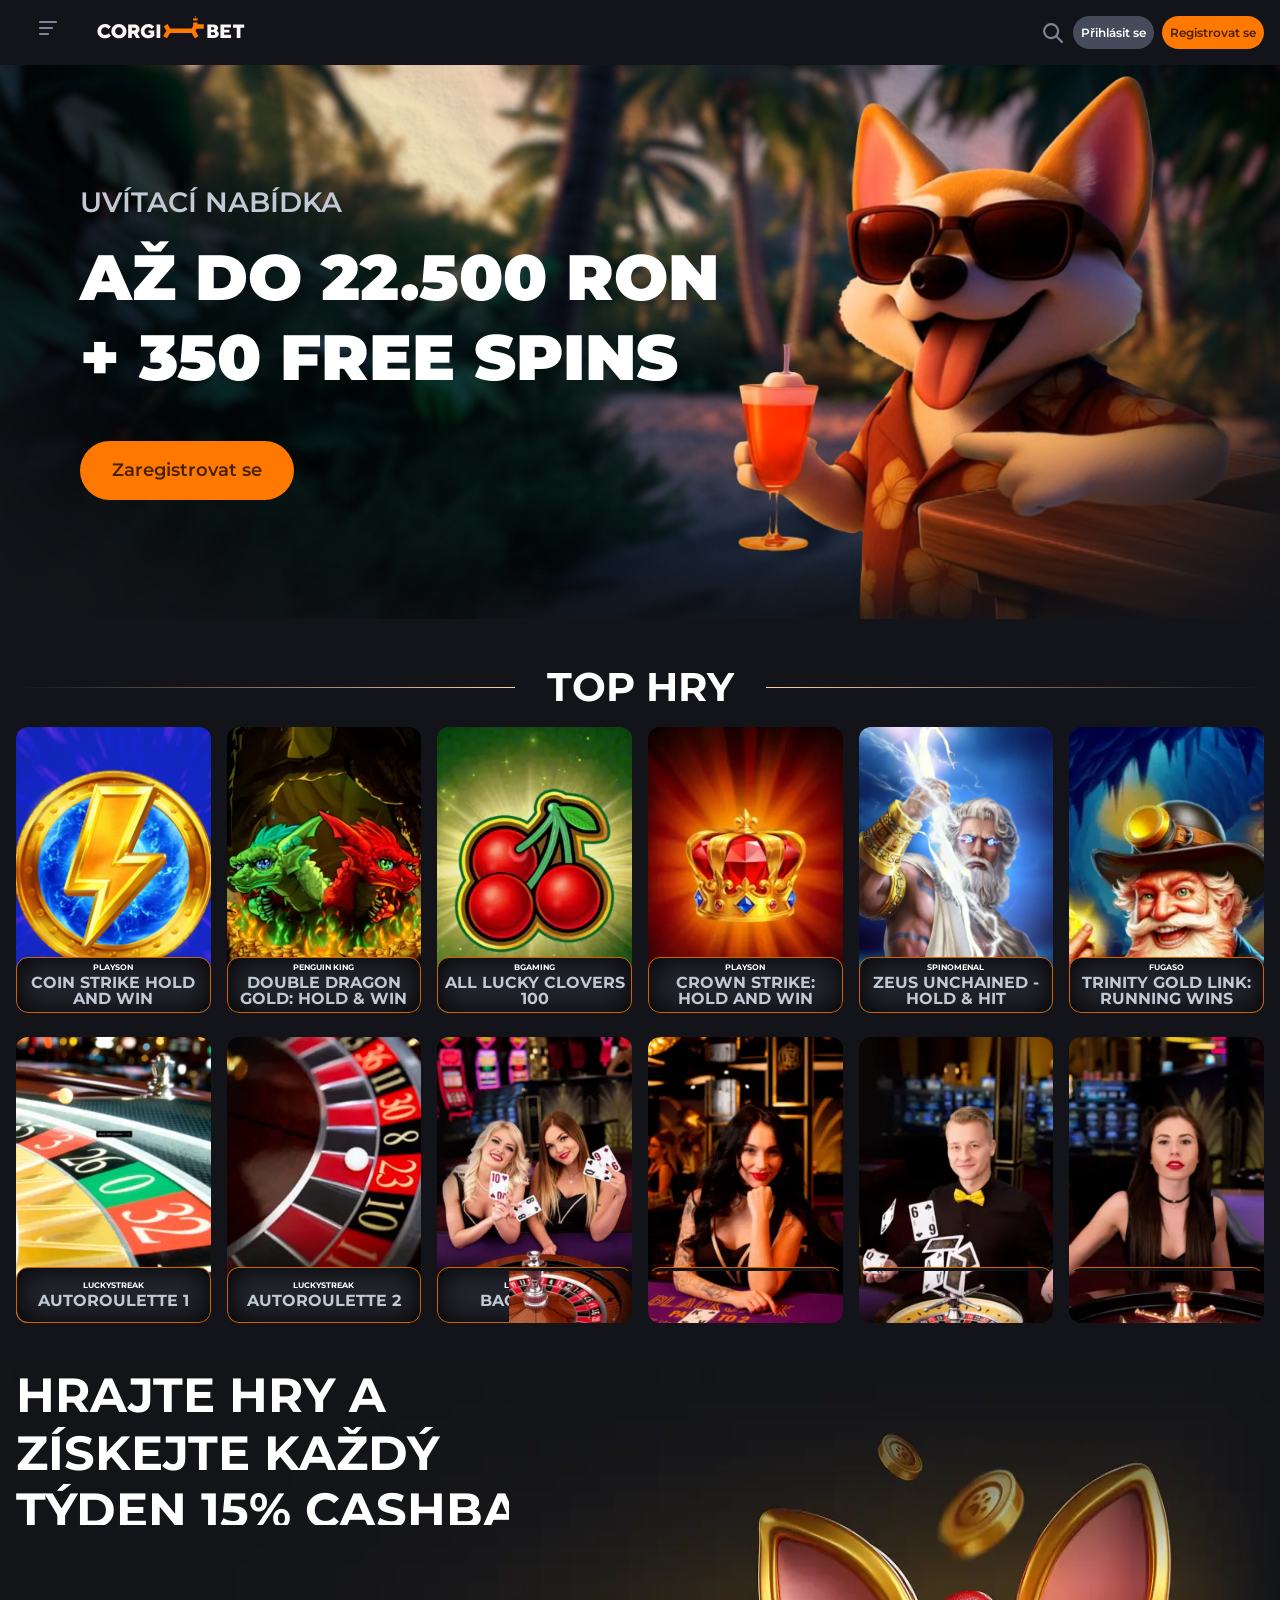
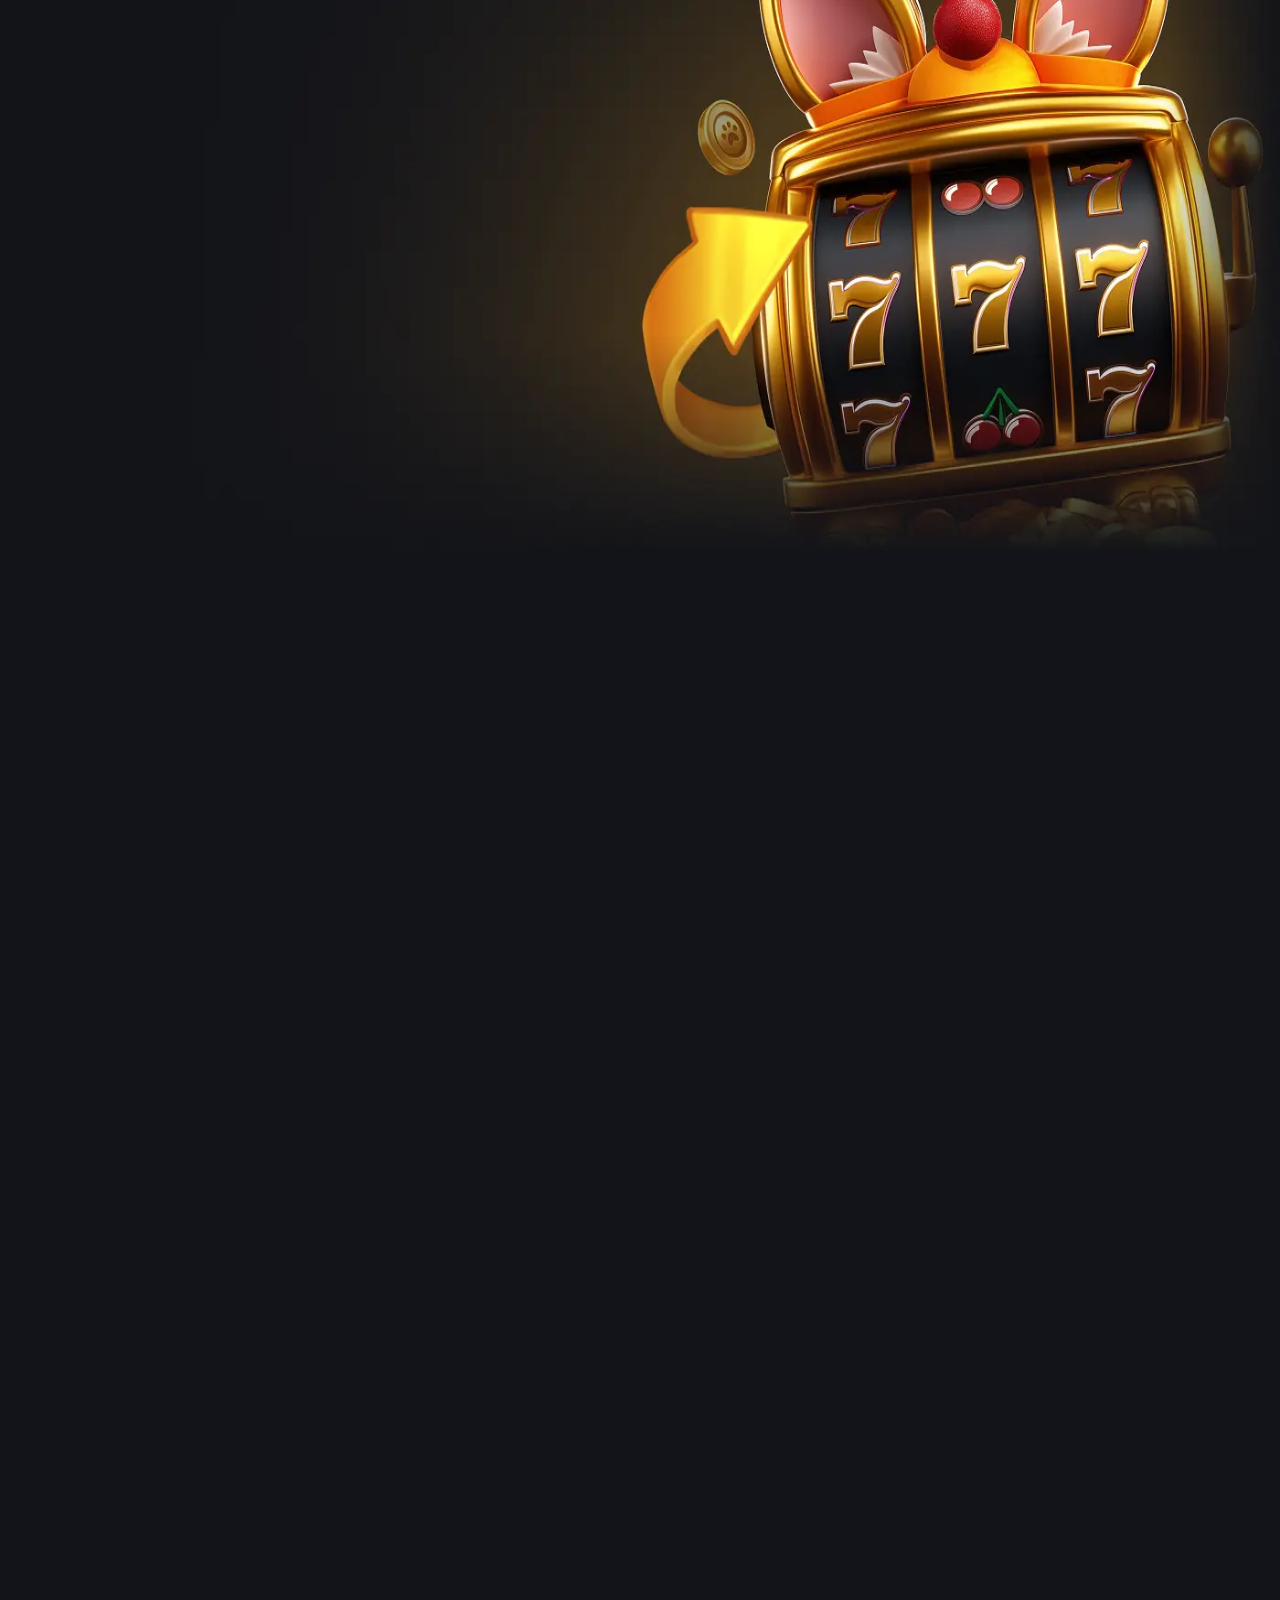
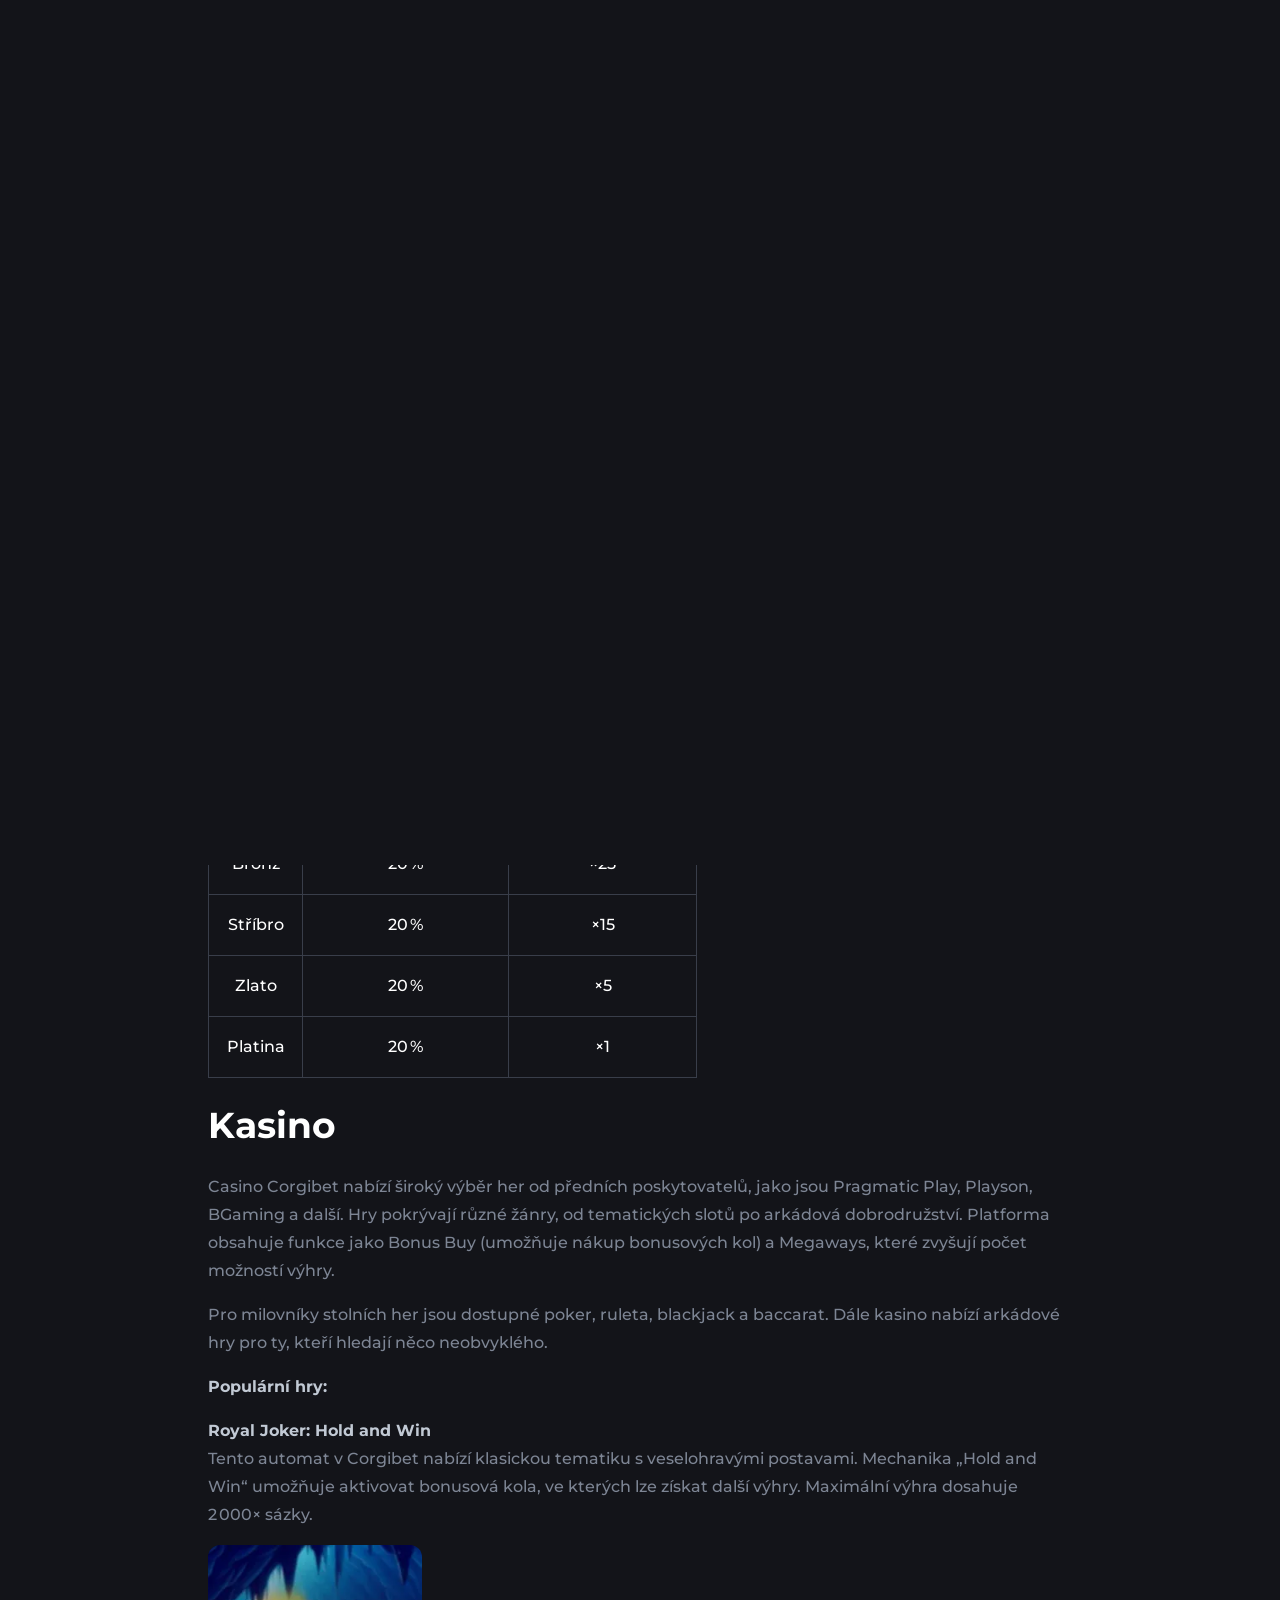
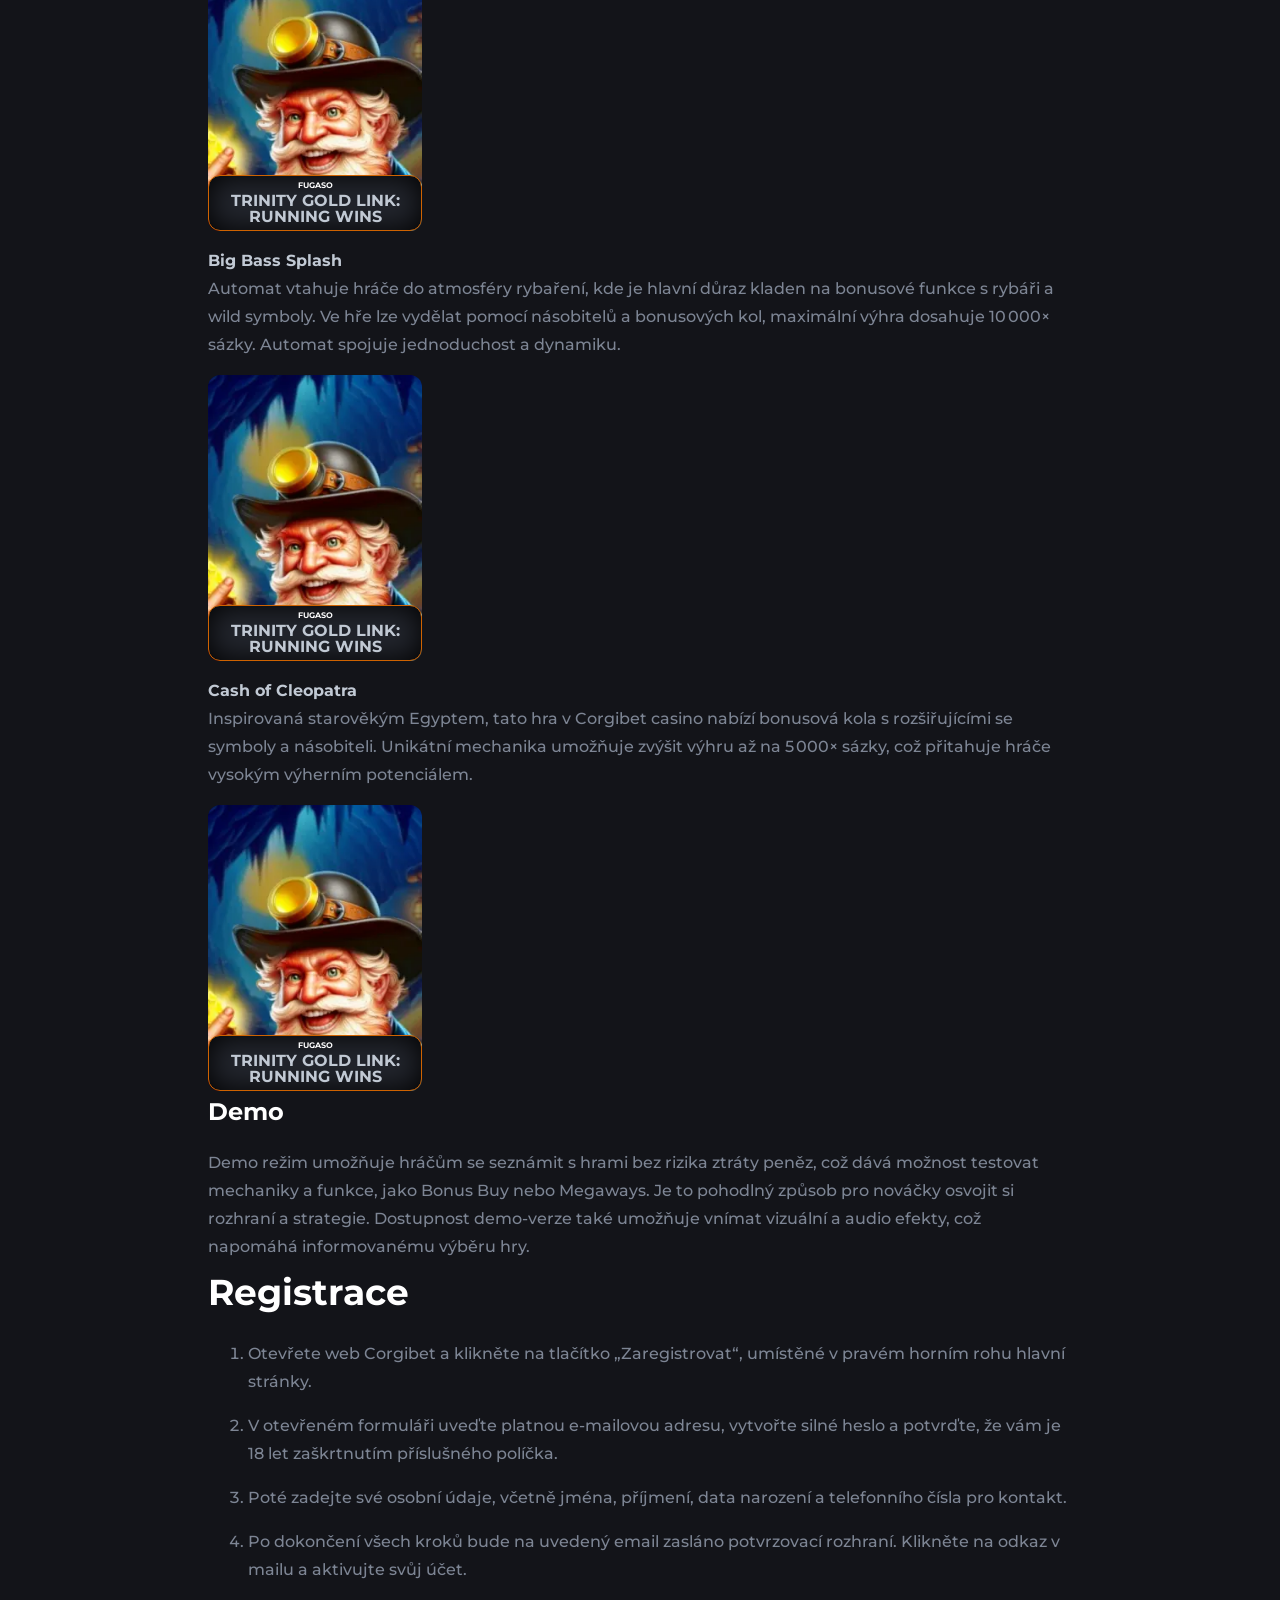
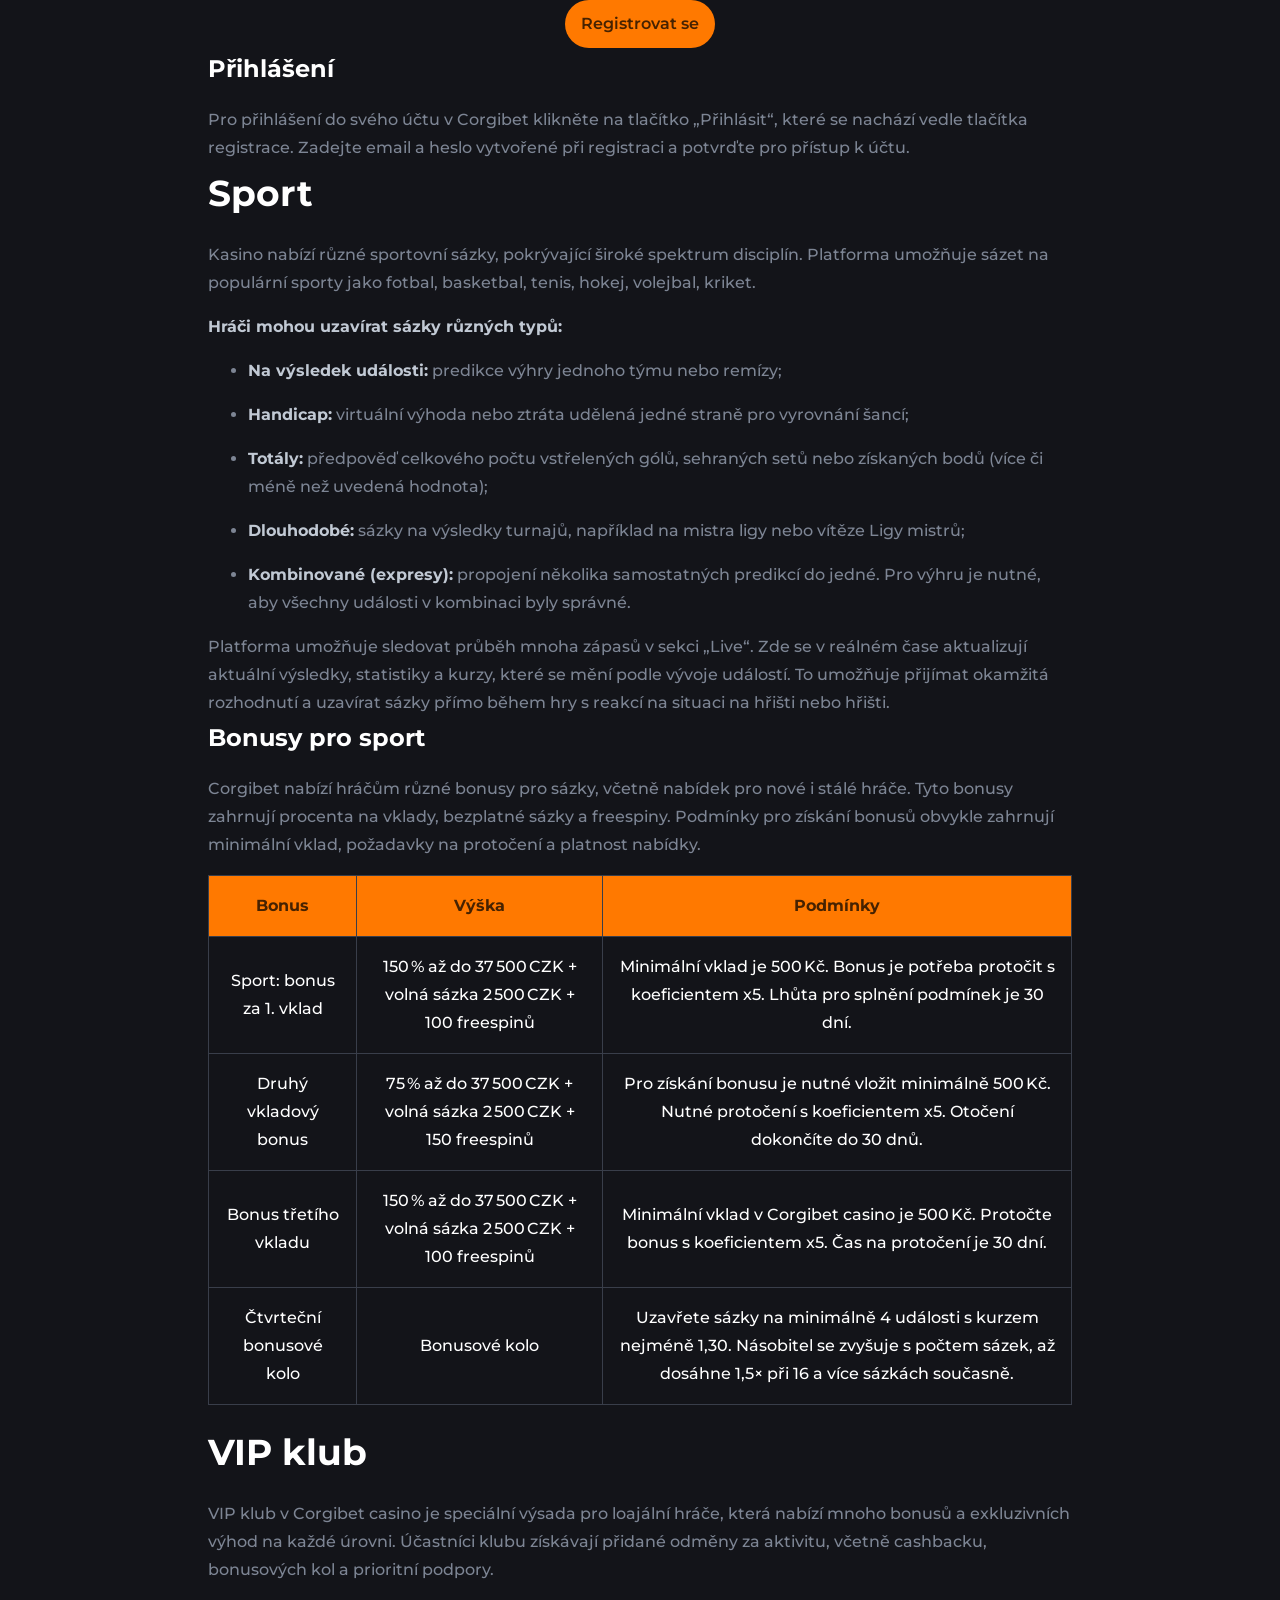
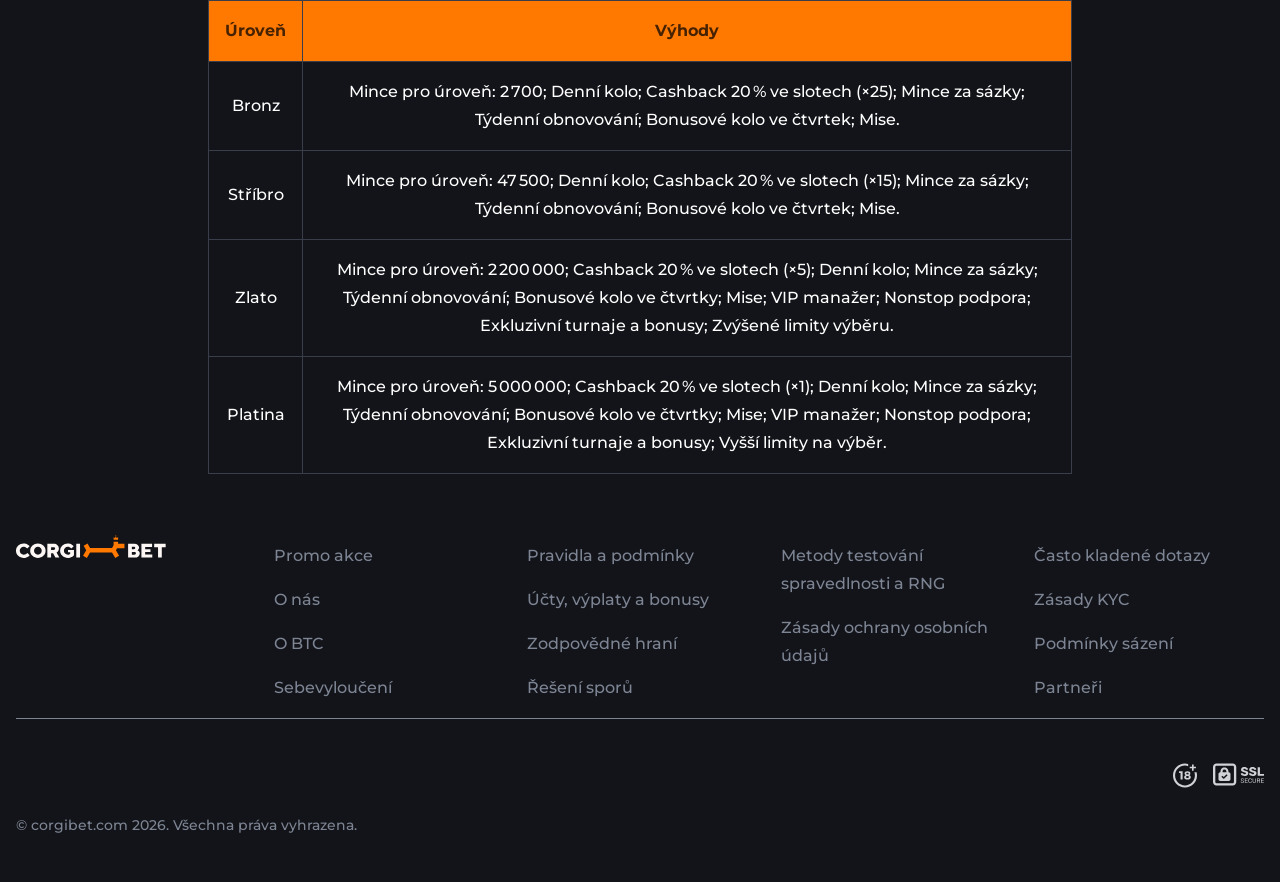
==== cs-CS/index.html @ 29e698b3 "тестовое" ====
<!DOCTYPE html>
<html lang="cs-CS">
<head>
    <meta charset="UTF-8">
    <meta name="viewport" content="width=device-width, initial-scale=1.0">
    <meta name="robots" content="noindex, nofollow">
    <title>Corgibet casino - online kasino pro hráče z Česka</title>
    <meta name="description" content=" Corgibet casino v Česku — automaty, live casino a sport. Uvítací bonus až 37 500 CZK + 100 volných zatočení pro nové hráče.">
    <link rel="shortcut icon" href="../../img/favicon.ico" type="image/x-icon">
    <link rel="stylesheet" href="../css/style.min.css">
    <link rel="preload" href="/fonts/Montserrat-Black.woff2" as="font" type="font/woff2" crossorigin>

</head>
<body>
    <header class="header">
        <div class="header__left">
            <div class="menu">
                <button class="menu__button" aria-label="open menu"  data-open>
                    <svg xmlns="http://www.w3.org/2000/svg" viewBox="0 0 24 24" fill="none" width="24" height="24"><g><path xmlns="http://www.w3.org/2000/svg" d="M20 7H4c-.55 0-1-.45-1-1s.45-1 1-1h16c.55 0 1 .45 1 1s-.45 1-1 1m-7 11c0-.55-.45-1-1-1H4c-.55 0-1 .45-1 1s.45 1 1 1h8c.55 0 1-.45 1-1m4-6c0-.55-.45-1-1-1H4c-.55 0-1 .45-1 1s.45 1 1 1h12c.55 0 1-.45 1-1" fill="currentColor"></path></g></svg>                </button>
                
                <div class="menu__wrapper" menu>
                    <div class="menu__overlay" data-close></div>
                
                    <div class="menu__content">
                    <div class="menu__logo-wrapper">
                    <button class="menu__button menu__button--close" aria-label="close menu" data-close>
                        <svg xmlns="http://www.w3.org/2000/svg" viewBox="0 0 24 24" fill="none" width="24" height="24"><g><path xmlns="http://www.w3.org/2000/svg" d="m4.21 4.387.083-.094a1 1 0 0 1 1.32-.083l.094.083L12 10.585l6.293-6.292a1 1 0 1 1 1.414 1.414L13.415 12l6.292 6.293a1 1 0 0 1 .083 1.32l-.083.094a1 1 0 0 1-1.32.083l-.094-.083L12 13.415l-6.293 6.292a1 1 0 0 1-1.414-1.414L10.585 12 4.293 5.707a1 1 0 0 1-.083-1.32l.083-.094z" fill="currentColor"></path></g></svg>
                    </button>
                    <a href="index.html" aria-label="to main page">
                    <img class="menu__logo" src="../img/logo.svg" alt="corgibet logo" width="150" height="27">
                    </a></div>
                    <div class="menu__inner">
                    <div class="menu__grid">
                        <a href="go" rel="nofollow" class="menu__btn menu__btn--center"><img class="menu__img" src="../img/bonus.webp" alt=""><span>Bonusy</span></a>
                        <a href="go" rel="nofollow" class="menu__btn menu__btn--center"><img class="menu__img" src="../img/imgi_2_missions.webp" alt=""><span>Aktivity</span></a>
                        <a href="go" rel="nofollow" class="menu__btn"><img class="menu__img" src="../img/loyalty.webp" alt=""><span>Věrnost</span></a>
                        <a href="go" rel="nofollow" class="menu__btn"><img class="menu__img" src="../img/wheel.webp" alt=""><span>Kolo</span></a>
                        <a href="go" rel="nofollow" class="menu__btn"><img class="menu__img" src="../img/vipclub.webp" alt=""><span>VIP klub</span></a>
                        <a href="go" rel="nofollow" class="menu__btn"><img class="menu__img" src="../img/promotions.webp" alt=""><span>Promo akce</span></a>
                    </div>
                    <ul class="menu__list accordion">
                        <li class="accordion__item">
                            <button class="accordion__button"><span>Kasino</span>
                                <svg xmlns="http://www.w3.org/2000/svg" viewBox="0 0 24 24" fill="none" width="24" height="24"><g><path xmlns="http://www.w3.org/2000/svg" d="M4.293 8.293a1 1 0 0 1 1.414 0L12 14.586l6.293-6.293a1 1 0 1 1 1.414 1.414l-7 7a1 1 0 0 1-1.414 0l-7-7a1 1 0 0 1 0-1.414" fill="currentColor"></path></g></svg>
                            </button>                            
                            <ul class="accordion__content">
                                <li class="accordion__subitem"><a href="go" rel="nofollow" class="accordion__link">Lobby</a></li>
                                <li class="accordion__subitem"><a href="go" rel="nofollow" class="accordion__link">Nejlepší hry</a></li>
                                <li class="accordion__subitem"><a href="go" rel="nofollow" class="accordion__link">Automaty</a></li>
                                <li class="accordion__subitem"><a href="go" rel="nofollow" class="accordion__link">Nové</a></li>
                                <li class="accordion__subitem"><a href="go" rel="nofollow" class="accordion__link">Okamžitá výhra</a></li>
                                <li class="accordion__subitem"><a href="go" rel="nofollow" class="accordion__link">Originál</a></li>
                                <li class="accordion__subitem"><a href="go" rel="nofollow" class="accordion__link">Koupit bonus</a></li>
                                <li class="accordion__subitem"><a href="go" rel="nofollow" class="accordion__link">Jackpoty</a></li>
                                <li class="accordion__subitem"><a href="go" rel="nofollow" class="accordion__link">Drops&Wins</a></li>
                                <li class="accordion__subitem"><a href="go" rel="nofollow" class="accordion__link">Sázky</a></li>
                            </ul>
                        </li>
                        <li class="accordion__item">
                            <button class="accordion__button"><span>Live kasino</span>
                                <svg xmlns="http://www.w3.org/2000/svg" viewBox="0 0 24 24" fill="none" width="24" height="24"><g><path xmlns="http://www.w3.org/2000/svg" d="M4.293 8.293a1 1 0 0 1 1.414 0L12 14.586l6.293-6.293a1 1 0 1 1 1.414 1.414l-7 7a1 1 0 0 1-1.414 0l-7-7a1 1 0 0 1 0-1.414" fill="currentColor"></path></g></svg></button>                            
                            <ul class="accordion__content">
                                <li class="accordion__subitem"><a href="go" rel="nofollow" class="accordion__link">Živá lobby</a></li>
                                <li class="accordion__subitem"><a href="go" rel="nofollow" class="accordion__link">Nejlepší hry</a></li>
                                <li class="accordion__subitem"><a href="go" rel="nofollow" class="accordion__link">Ruleta</a></li>
                                <li class="accordion__subitem"><a href="go" rel="nofollow" class="accordion__link">Blackjack</a></li>
                                <li class="accordion__subitem"><a href="go" rel="nofollow" class="accordion__link">Game Shows</a></li>
                                <li class="accordion__subitem"><a href="go" rel="nofollow" class="accordion__link">Drops&Wins Live</a></li>
                            </ul>
                        </li>                               
                        <li class="accordion__item">
                            <button class="accordion__button"><span>Sporty</span> <svg xmlns="http://www.w3.org/2000/svg" viewBox="0 0 24 24" fill="none" width="24" height="24"><g><path xmlns="http://www.w3.org/2000/svg" d="M4.293 8.293a1 1 0 0 1 1.414 0L12 14.586l6.293-6.293a1 1 0 1 1 1.414 1.414l-7 7a1 1 0 0 1-1.414 0l-7-7a1 1 0 0 1 0-1.414" fill="currentColor"></path></g></svg></button>                            
                            <ul class="accordion__content">
                                <li class="accordion__subitem"><a href="go" rel="nofollow" class="accordion__link">Centrum nápovědy</a></li>
                                <li class="accordion__subitem"><a href="go" rel="nofollow" class="accordion__link">Basketbal</a></li>
                                <li class="accordion__subitem"><a href="go" rel="nofollow" class="accordion__link">FIFA 24</a></li>
                                <li class="accordion__subitem"><a href="go" rel="nofollow" class="accordion__link">Kriket</a></li>
                                <li class="accordion__subitem"><a href="go" rel="nofollow" class="accordion__link">Tenis</a></li>
                                <li class="accordion__subitem"><a href="go" rel="nofollow" class="accordion__link">Volejbal</a></li>
                            </ul>
                        </li>
                    </ul>
                </div></div>
            </div></div>
            <a href="index.html" aria-label="to main page">
            <picture>
                    <source srcset="../img/22801678486679363.svg" media="(max-width: 1249px)">
                    <img class="header__logo" src="../img/logo.svg" alt="corgibet logo" width="150" height="27">
                </picture>
            </a>
        </div>
            <div class="header__right">
                <a href="go" rel="nofollow" class="header__search" aria-label="search"><svg xmlns="http://www.w3.org/2000/svg" viewBox="0 0 24 24" fill="none" width="24" height="24"><g><path xmlns="http://www.w3.org/2000/svg" d="M10.111 2a8.114 8.114 0 0 1 8.112 8.111c0 1.85-.617 3.558-1.666 4.921l5.127 5.126a1.077 1.077 0 0 1 0 1.525c-.39.39-1.006.422-1.428.087l-.097-.087-5.127-5.126a8.04 8.04 0 0 1-4.92 1.665A8.114 8.114 0 0 1 2 10.112 8.114 8.114 0 0 1 10.111 2m0 2.163a5.945 5.945 0 0 0-5.948 5.948 5.945 5.945 0 0 0 5.948 5.948 5.945 5.945 0 0 0 5.949-5.948 5.945 5.945 0 0 0-5.949-5.948" fill="currentColor"></path></g></svg></a>
                <a href="go" rel="nofollow" class="btn btn--blue">Přihlásit se</a>
                <a href="go" rel="nofollow" class="btn">Registrovat se</a>
            </div>
    </header>
    <main class="main">
        <section class="intro">
            <div class="container">
                <picture>
                    <source srcset="../img/5022257659994272378-mobile.jpg" media="(max-width: 767px)">
                    <img class="intro__img" fetchpriority="high" src="../img/imgi_49_5022245987275843778.jpg" alt="intro banner" width="1368" height="592">
                </picture>
                <div class="intro__text">
                <p class="intro__title">UVÍTACÍ NABÍDKA</p>
                <p class="intro__desc">až do 22.500 RON + 350 Free Spins</p>
                <a href="go" rel="nofollow" class="btn intro__btn">Zaregistrovat se</a></div>
            </div>
        </section>
        <section class="games">
            <div class="container">
                <div class="games__title-wrapper">
                    <div class="games__line"></div>
                    <h2 class="games__title">TOP HRY</h2>
                    <div class="games__line games__line--right"></div>
                </div>
                <div class="games__cards">
                    <div class="games__scroll">
                        <div class="card">
                            <a href="go" rel="nofollow" aria-label="to game">
                            <img src="../img/imgi_4_redgenn.pls_coin_strike_hold_and_win_designed.webp" alt="game" class="card__img" width="214" height="286" loading="lazy" loading="lazy">
                            <div class="card__description">
                                <p class="card__provider">PLAYSON</p>
                                <p class="card__title">COIN STRIKE HOLD AND WIN</p>
                            </div>
                        </div></a>
                        <div class="card">
                            <a href="go" rel="nofollow" aria-label="to game">
                            <img src="../img/imgi_12_penguinking.103123_designed.webp" alt="game" class="card__img" width="214" height="286" loading="lazy" loading="lazy">
                            <div class="card__description">
                                <p class="card__provider">PENGUIN KING</p>
                                <p class="card__title">DOUBLE DRAGON GOLD: HOLD & WIN
                                </p>
                            </div></a>
                        </div>
                        <div class="card">
                            <a href="go" rel="nofollow" aria-label="to game">
                            <img src="../img/imgi_10_softswiss.bgmng-AllLuckyClover100_designed.webp" alt="game" class="card__img" width="214" height="286" loading="lazy" loading="lazy">
                            <div class="card__description">
                                <p class="card__provider">BGAMING</p>
                                <p class="card__title">ALL LUCKY CLOVERS 100
                                </p>
                            </div></a>
                        </div>
                        <div class="card">
                            <a href="go" rel="nofollow" aria-label="to game">
                            <img src="../img/imgi_14_redgenn.pls_crown_strike_hold_and_win_designed.webp" alt="game" class="card__img" width="214" height="286" loading="lazy" loading="lazy">
                            <div class="card__description">
                                <p class="card__provider">PLAYSON</p>
                                <p class="card__title">CROWN STRIKE: HOLD AND WIN
                                </p>
                            </div></a>
                        </div>
                        <div class="card">
                            <a href="go" rel="nofollow" aria-label="to game">
                            <img src="../img/spinomenal.SlotMachine_ZeusUnchainedHoldHit_designed.webp" alt="game" class="card__img" width="214" height="286" loading="lazy" loading="lazy">
                            <div class="card__description">
                                <p class="card__provider">SPINOMENAL</p>
                                <p class="card__title">ZEUS UNCHAINED - HOLD & HIT
                                </p>
                            </div></a>
                        </div>
                        <div class="card">
                            <a href="go" rel="nofollow" aria-label="to game">
                            <img src="../img/imgi_14_softswiss.fugaso-TrinityGoldLinkRunningWins_designed.webp" alt="game" class="card__img" width="214" height="286" loading="lazy">
                            <div class="card__description">
                                <p class="card__provider">FUGASO</p>
                                <p class="card__title">TRINITY GOLD LINK: RUNNING WINS
                                </p>
                            </div></a>
                        </div>
                        <div class="card">
                            <a href="go" rel="nofollow" aria-label="to game">
                            <img src="../img/imgi_16_softswiss.luckystreak-AutoRoulette1_designed.webp" alt="game" class="card__img" width="214" height="286" loading="lazy">
                            <div class="card__description">
                                <p class="card__provider">LUCKYSTREAK
                                </p>
                                <p class="card__title">AUTOROULETTE 1
                                </p>
                            </div></a>
                        </div>
                        <div class="card">
                            <a href="go" rel="nofollow" aria-label="to game">
                            <img src="../img/imgi_18_softswiss.luckystreak-Autoroulette2_designed.webp" alt="game" class="card__img" width="214" height="286" loading="lazy">
                            <div class="card__description">
                                <p class="card__provider">LUCKYSTREAK</p>
                                <p class="card__title">AUTOROULETTE 2</p>
                            </div></a>
                        </div>
                        <div class="card">
                            <a href="go" rel="nofollow" aria-label="to game">
                            <img src="../img/imgi_20_softswiss.luckystreak-Baccarat4_designed.webp" alt="game" class="card__img" width="214" height="286" loading="lazy">
                            <div class="card__description">
                                <p class="card__provider">LUCKYSTREAK</p>
                                <p class="card__title">BACCARAT 4</p>
                            </div></a>
                        </div>
                        <div class="card">
                            <a href="go" rel="nofollow" aria-label="to game">
                            <img src="../img/imgi_22_softswiss.luckystreak-Blackjack16_designed.webp" alt="game" class="card__img" width="214" height="286" loading="lazy">
                            <div class="card__description">
                                <p class="card__provider">LUCKYSTREAK</p>
                                <p class="card__title">BACCARAT 16</p>
                            </div></a>
                        </div>
                        <div class="card">
                            <a href="go" rel="nofollow" aria-label="to game">
                            <img src="../img/imgi_24_softswiss.luckystreak-Blackjack7_designed.webp" alt="game" class="card__img" width="214" height="286" loading="lazy">
                            <div class="card__description">
                                <p class="card__provider">LUCKYSTREAK</p>
                                <p class="card__title">BACCARAT 7</p>
                            </div></a>
                        </div>
                        <div class="card">
                            <a href="go" rel="nofollow" aria-label="to game">
                            <img src="../img/imgi_26_softswiss.luckystreak-Blackjack8_designed.webp" alt="game" class="card__img" width="214" height="286" loading="lazy">
                            <div class="card__description">
                                <p class="card__provider">LUCKYSTREAK</p>
                                <p class="card__title">BACCARAT 8</p>
                            </div></a>
                        </div>
                    </div>
                </div>
            </div>
        </section>
        <section class="banner">
            <div class="container">
                <div class="banner__content">
                    <h3 class="banner__title">HRAJTE HRY A ZÍSKEJTE KAŽDÝ TÝDEN 15% CASHBACK!</h3>
                    <p class="banner__text">Procento Cashback závisí na výši vašeho vkladu a ztrátách za předchozí týden</p>
                    <div class="banner__bar">
                        <span class="banner__cashback-desc">Týdenní cashback</span>
                        <span class="banner__cashback">15%</span>
</div>
                </div>
                <picture>
                    <source srcset="../img/banner-mobile.png" media="(max-width: 1249px)">
                    <img src="../img/imgi_25_banner-desktop.webp" alt="banner" class="banner__img" loading="lazy" width="1368" height="784">
                </picture>
            </div>
        </section>
        <section class="seo-content">
            <div class="container seo-content__container">            
                <h1>Corgibet casino</h1>
<p>Corgibet casino bylo založeno v roce 2025 a funguje pod licencí vydanou v Anjouanu, což zaručuje vysokou úroveň bezpečnosti. Platforma podporuje několik jazyků, včetně angličtiny, němčiny, francouzštiny, polštiny, češtiny, španělštiny a italštiny. Zákaznická podpora je k dispozici prostřednictvím chatu a e‑mailu, což zajišťuje rychlé řešení otázek.</p>
<p>Design webu je proveden v tmavých tónech s oranžovými akcenty na tlačítkách. Hlavní postavou platformy je corgi, který slouží jako výrazný symbol značky.</p>
<div class="table-wrap"><table>
<thead>
<tr>
<th>Parametr</th>
<th>Detaily</th>
</tr>
</thead>
<tbody>
<tr>
<td><strong>Licence</strong></td>
<td>Anjouan Gaming</td>
</tr>
<tr>
<td><strong>Casino sekce</strong></td>
<td>Live‑casino, sloty, crash hry, stolní hry, jackpoty, sport, virtuální sport a další</td>
</tr>
<tr>
<td><strong>Uvítací bonus</strong></td>
<td>150 % na první vklad až do 37 500 CZK + 100 free spinů</td>
</tr>
<tr>
<td><strong>Měny v Corgibet</strong></td>
<td>EUR, PLN, NOK, AUD, CAD, CHF, CZK, HUF, NZD, USD</td>
</tr>
<tr>
<td><strong>Platební metody</strong></td>
<td>Visa, Google Pay, Revolut, Crypto</td>
</tr>
<tr>
<td><strong>Počet poskytovatelů</strong></td>
<td>60</td>
</tr>
<tr>
<td><strong>Počet her</strong></td>
<td>Více než 6 000</td>
</tr>
</tbody>
</table></div>
<h2>Bonusy</h2>
<p>V casino Corgibet se nabízí různorodé bonusy, které pomáhají zvýšit šance na výhru a získat další výhody. Všechny bonusy mají stanovené podmínky získání a protočení, které je důležité zvážit před aktivací.</p>
<div class="table-wrap"><table>
<thead>
<tr>
<th>Bonus</th>
<th>Velikost</th>
<th>Podmínky získání</th>
</tr>
</thead>
<tbody>
<tr>
<td><strong>Bonus prvního vkladu</strong></td>
<td>150 % až do 37 500 CZK + 100 free spinů</td>
<td>Pro aktivaci je nutné vložit minimální vklad 500 CZK. Wager pro bonusové prostředky je ×35. Bonus je platný 10 dnů od aktivace.</td>
</tr>
<tr>
<td><strong>Druhý vkladový bonus</strong></td>
<td>75 % až do 37 500 CZK + 150 free spinů</td>
<td>Pro získání bonusu je potřeba vklad minimálně 500 CZK. Wager bonusu je ×35. Bonus je platný 10 dnů od vkladu.</td>
</tr>
<tr>
<td><strong>Bonus třetího vkladu</strong></td>
<td>150 % až do 37 500 CZK + 100 free spinů</td>
<td>Pro aktivaci vložte vklad minimálně 500 CZK. Wager pro bonus je ×35. Bonus lze využít po dobu 10 dnů od získání.</td>
</tr>
<tr>
<td><strong>Nedělní dobití</strong></td>
<td>50 % až do 3 750 CZK</td>
<td>Zadejte promo kód <strong>FORTUNE</strong> při vkladu minimálně 500 CZK.</td>
</tr>
<tr>
<td><strong>Odběr spins</strong></td>
<td>900 free spinů</td>
<td>Přihlaste se k akci a během následujících 30 dnů obdržíte 30 free spinů denně. To vám umožní vyzkoušet různé sloty a zvýšit šanci na výhru.</td>
</tr>
</tbody>
</table></div>
<h3>Cashback</h3>
<p>Corgibet casino poskytuje svým hráčům možnost získávat týdenní cashback až 20 %. Tento bonusový program pomáhá kompenzovat ztráty a činí každou hru výhodnější. V závislosti na uživatelské úrovni je cashback přiznáván s různými koeficienty, což umožňuje zvýšit návratnost prostředků podle aktivity na platformě.</p>
<div class="table-wrap"><table>
<thead>
<tr>
<th>Úroveň</th>
<th>Cashback ve slotech</th>
<th>Koeficient (wager)</th>
</tr>
</thead>
<tbody>
<tr>
<td>Bronz</td>
<td>20 %</td>
<td>×25</td>
</tr>
<tr>
<td>Stříbro</td>
<td>20 %</td>
<td>×15</td>
</tr>
<tr>
<td>Zlato</td>
<td>20 %</td>
<td>×5</td>
</tr>
<tr>
<td>Platina</td>
<td>20 %</td>
<td>×1</td>
</tr>
</tbody>
</table></div>
<h2>Kasino</h2>
<p>Casino Corgibet nabízí široký výběr her od předních poskytovatelů, jako jsou Pragmatic Play, Playson, BGaming a další. Hry pokrývají různé žánry, od tematických slotů po arkádová dobrodružství. Platforma obsahuje funkce jako Bonus Buy (umožňuje nákup bonusových kol) a Megaways, které zvyšují počet možností výhry.</p>
<p>Pro milovníky stolních her jsou dostupné poker, ruleta, blackjack a baccarat. Dále kasino nabízí arkádové hry pro ty, kteří hledají něco neobvyklého.</p>
<p><strong>Populární hry:</strong></p>
<p><strong>Royal Joker: Hold and Win</strong><br>
Tento automat v Corgibet nabízí klasickou tematiku s veselohravými postavami. Mechanika „Hold and Win“ umožňuje aktivovat bonusová kola, ve kterých lze získat další výhry. Maximální výhra dosahuje 2 000× sázky.</p>
<div class="card">
    <a href="go" rel="nofollow" aria-label="to game">
    <img src="../img/imgi_14_softswiss.fugaso-TrinityGoldLinkRunningWins_designed.webp" alt="game" class="card__img" width="214" height="286" loading="lazy">
    <div class="card__description">
        <p class="card__provider">FUGASO</p>
        <p class="card__title">TRINITY GOLD LINK: RUNNING WINS
        </p>
    </div></a>
</div>
<p><strong>Big Bass Splash</strong><br>
Automat vtahuje hráče do atmosféry rybaření, kde je hlavní důraz kladen na bonusové funkce s rybáři a wild symboly. Ve hře lze vydělat pomocí násobitelů a bonusových kol, maximální výhra dosahuje 10 000× sázky. Automat spojuje jednoduchost a dynamiku.</p>
<div class="card">
    <a href="go" rel="nofollow" aria-label="to game">
    <img src="../img/imgi_14_softswiss.fugaso-TrinityGoldLinkRunningWins_designed.webp" alt="game" class="card__img" width="214" height="286" loading="lazy">
    <div class="card__description">
        <p class="card__provider">FUGASO</p>
        <p class="card__title">TRINITY GOLD LINK: RUNNING WINS
        </p>
    </div></a>
</div>
<p><strong>Cash of Cleopatra</strong><br>
Inspirovaná starověkým Egyptem, tato hra v Corgibet casino nabízí bonusová kola s rozšiřujícími se symboly a násobiteli. Unikátní mechanika umožňuje zvýšit výhru až na 5 000× sázky, což přitahuje hráče vysokým výherním potenciálem.</p>
<div class="card">
    <a href="go" rel="nofollow" aria-label="to game">
    <img src="../img/imgi_14_softswiss.fugaso-TrinityGoldLinkRunningWins_designed.webp" alt="game" class="card__img" width="214" height="286" loading="lazy">
    <div class="card__description">
        <p class="card__provider">FUGASO</p>
        <p class="card__title">TRINITY GOLD LINK: RUNNING WINS
        </p>
    </div></a>
</div>
<h3>Demo</h3>
<p>Demo režim umožňuje hráčům se seznámit s hrami bez rizika ztráty peněz, což dává možnost testovat mechaniky a funkce, jako Bonus Buy nebo Megaways. Je to pohodlný způsob pro nováčky osvojit si rozhraní a strategie. Dostupnost demo‑verze také umožňuje vnímat vizuální a audio efekty, což napomáhá informovanému výběru hry.</p>
<h2>Registrace</h2>
<ol>
<li>
<p>Otevřete web Corgibet a klikněte na tlačítko „Zaregistrovat“, umístěné v pravém horním rohu hlavní stránky.</p>
</li>
<li>
<p>V otevřeném formuláři uveďte platnou e‑mailovou adresu, vytvořte silné heslo a potvrďte, že vám je 18 let zaškrtnutím příslušného políčka.</p>
</li>
<li>
<p>Poté zadejte své osobní údaje, včetně jména, příjmení, data narození a telefonního čísla pro kontakt.</p>
</li>
<li>
<p>Po dokončení všech kroků bude na uvedený email zasláno potvrzovací rozhraní. Klikněte na odkaz v mailu a aktivujte svůj účet.</p>

</li>
</ol>
<a class="btn" href="go">Registrovat se</a>
<h3>Přihlášení</h3>
<p>Pro přihlášení do svého účtu v Corgibet klikněte na tlačítko „Přihlásit“, které se nachází vedle tlačítka registrace. Zadejte email a heslo vytvořené při registraci a potvrďte pro přístup k účtu.</p>
<h2>Sport</h2>
<p>Kasino nabízí různé sportovní sázky, pokrývající široké spektrum disciplín. Platforma umožňuje sázet na populární sporty jako fotbal, basketbal, tenis, hokej, volejbal, kriket.</p>
<p><strong>Hráči mohou uzavírat sázky různých typů:</strong></p>
<ul>
<li><strong>Na výsledek události:</strong> predikce výhry jednoho týmu nebo remízy;</li>
<li><strong>Handicap:</strong> virtuální výhoda nebo ztráta udělená jedné straně pro vyrovnání šancí;</li>
<li><strong>Totály:</strong> předpověď celkového počtu vstřelených gólů, sehraných setů nebo získaných bodů (více či méně než uvedená hodnota);</li>
<li><strong>Dlouhodobé:</strong> sázky na výsledky turnajů, například na mistra ligy nebo vítěze Ligy mistrů;</li>
<li><strong>Kombinované (expresy):</strong> propojení několika samostatných predikcí do jedné. Pro výhru je nutné, aby všechny události v kombinaci byly správné.</li>
</ul>
<p>Platforma umožňuje sledovat průběh mnoha zápasů v sekci „Live“. Zde se v reálném čase aktualizují aktuální výsledky, statistiky a kurzy, které se mění podle vývoje událostí. To umožňuje přijímat okamžitá rozhodnutí a uzavírat sázky přímo během hry s reakcí na situaci na hřišti nebo hřišti.</p>
<h3>Bonusy pro sport</h3>
<p>Corgibet nabízí hráčům různé bonusy pro sázky, včetně nabídek pro nové i stálé hráče. Tyto bonusy zahrnují procenta na vklady, bezplatné sázky a freespiny. Podmínky pro získání bonusů obvykle zahrnují minimální vklad, požadavky na protočení a platnost nabídky.</p>
<div class="table-wrap"><table>
<thead>
<tr>
<th>Bonus</th>
<th>Výška</th>
<th>Podmínky</th>
</tr>
</thead>
<tbody>
<tr>
<td>Sport: bonus za 1. vklad</td>
<td>150 % až do 37 500 CZK + volná sázka 2 500 CZK + 100 freespinů</td>
<td>Minimální vklad je 500 Kč. Bonus je potřeba protočit s koeficientem x5. Lhůta pro splnění podmínek je 30 dní.</td>
</tr>
<tr>
<td>Druhý vkladový bonus</td>
<td>75 % až do 37 500 CZK + volná sázka 2 500 CZK + 150 freespinů</td>
<td>Pro získání bonusu je nutné vložit minimálně 500 Kč. Nutné protočení s koeficientem x5. Otočení dokončíte do 30 dnů.</td>
</tr>
<tr>
<td>Bonus třetího vkladu</td>
<td>150 % až do 37 500 CZK + volná sázka 2 500 CZK + 100 freespinů</td>
<td>Minimální vklad v Corgibet casino je 500 Kč. Protočte bonus s koeficientem x5. Čas na protočení je 30 dní.</td>
</tr>
<tr>
<td>Čtvrteční bonusové kolo</td>
<td>Bonusové kolo</td>
<td>Uzavřete sázky na minimálně 4 události s kurzem nejméně 1,30. Násobitel se zvyšuje s počtem sázek, až dosáhne 1,5× při 16 a více sázkách současně.</td>
</tr>
</tbody>
</table></div>
<h2>VIP klub</h2>
<p>VIP klub v Corgibet casino je speciální výsada pro loajální hráče, která nabízí mnoho bonusů a exkluzivních výhod na každé úrovni. Účastníci klubu získávají přidané odměny za aktivitu, včetně cashbacku, bonusových kol a prioritní podpory.</p>
<div class="table-wrap"><table>
<thead>
<tr>
<th>Úroveň</th>
<th>Výhody</th>
</tr>
</thead>
<tbody>
<tr>
<td>Bronz</td>
<td>Mince pro úroveň: 2 700; Denní kolo; Cashback 20 % ve slotech (×25); Mince za sázky; Týdenní obnovování; Bonusové kolo ve čtvrtek; Mise.</td>
</tr>
<tr>
<td>Stříbro</td>
<td>Mince pro úroveň: 47 500; Denní kolo; Cashback 20 % ve slotech (×15); Mince za sázky; Týdenní obnovování; Bonusové kolo ve čtvrtek; Mise.</td>
</tr>
<tr>
<td>Zlato</td>
<td>Mince pro úroveň: 2 200 000; Cashback 20 % ve slotech (×5); Denní kolo; Mince za sázky; Týdenní obnovování; Bonusové kolo ve čtvrtky; Mise; VIP manažer; Nonstop podpora; Exkluzivní turnaje a bonusy; Zvýšené limity výběru.</td>
</tr>
<tr>
<td>Platina</td>
<td>Mince pro úroveň: 5 000 000; Cashback 20 % ve slotech (×1); Denní kolo; Mince za sázky; Týdenní obnovování; Bonusové kolo ve čtvrtky; Mise; VIP manažer; Nonstop podpora; Exkluzivní turnaje a bonusy; Vyšší limity na výběr.</td>
</tr>
</tbody>
</table></div> </div> 
    </section>
    </main>
    <footer class="footer">
        <div class="footer__container container">
            <div class="footer__top">
            <a href="index.html" aria-label="to main page">
                <picture>
                <source srcset="../img/22801678486679363.svg" media="(max-width: 767px)">
                <img src="../img/logo.svg" class="footer__logo" alt="Corgibet logo"></picture>
            </a>
            <ul class="footer__nav">
                <li class="footer__link"><a href="go" rel="nofollow">Promo akce</a></li>
                <li class="footer__link"><a href="go" rel="nofollow">O nás</a></li>
                <li class="footer__link"><a href="go" rel="nofollow">O BTC</a></li>
                <li class="footer__link"><a href="go" rel="nofollow">Sebevyloučení</a></li>
                <li class="footer__link"><a href="go" rel="nofollow">Pravidla a podmínky</a></li>
                <li class="footer__link"><a href="go" rel="nofollow">Účty, výplaty a bonusy</a></li>
                <li class="footer__link"><a href="go" rel="nofollow">Zodpovědné hraní</a></li>
                <li class="footer__link"><a href="go" rel="nofollow">Řešení sporů</a></li>
                <li class="footer__link"><a href="go" rel="nofollow">Metody testování spravedlnosti a RNG</a></li>
                <li class="footer__link"><a href="go" rel="nofollow">Zásady ochrany osobních údajů</a></li>
                <li class="footer__link"><a href="go" rel="nofollow">Často kladené dotazy</a></li>
                <li class="footer__link"><a href="go" rel="nofollow">Zásady KYC</a></li>
                <li class="footer__link"><a href="go" rel="nofollow">Podmínky sázení</a></li>
                <li class="footer__link"><a href="go" rel="nofollow">Partneři</a></li>
            </ul>
        </div>
        <hr class="footer__line">
        <div class="footer__icons">
            <span class="footer__icon"><svg xmlns="http://www.w3.org/2000/svg" width="24" height="25" fill="none">
  <g fill="#D0D2D7">
    <path d="M21.373 9.325c.345 1.02.52 2.087.52 3.175 0 5.455-4.438 9.893-9.893 9.893-5.455 0-9.894-4.438-9.894-9.893 0-5.455 4.439-9.894 9.894-9.894 1.088 0 2.155.176 3.175.521V.926A11.987 11.987 0 0 0 12 .5C5.383.5 0 5.883 0 12.5s5.383 12 12 12 12-5.383 12-12c0-1.08-.143-2.145-.425-3.175h-2.202Z"/>
    <path fill-rule="evenodd" d="M16.35 12.136c.638-.348 1.021-.975 1.021-1.683 0-1.334-1.125-2.181-2.912-2.181-1.764 0-2.901.823-2.901 2.123 0 .708.44 1.358 1.126 1.74-.94.372-1.544 1.16-1.544 2.09 0 1.438 1.3 2.355 3.33 2.355 2.031 0 3.33-.929 3.33-2.39 0-.906-.556-1.683-1.45-2.054Zm-1.88 2.947c-.893 0-1.38-.383-1.38-1.068 0-.673.487-1.056 1.38-1.056.894 0 1.393.383 1.393 1.056 0 .697-.5 1.068-1.393 1.068Zm0-3.609c-.754 0-1.171-.325-1.171-.905 0-.603.417-.94 1.171-.94.755 0 1.172.337 1.172.94 0 .58-.417.905-1.171.905Z" clip-rule="evenodd"/>
    <path d="M7.545 10.012v6.474H9.61V8.352H6.048v1.66h1.497ZM20.642 1.411v2.287h2.286v1.644h-2.286v2.286h-1.644V5.342h-2.273V3.698h2.273V1.41h1.644Z"/>
  </g>
</svg></span>
            <span class="footer__icon"><svg xmlns="http://www.w3.org/2000/svg" width="51" height="23" fill="none">
  <g fill="#D0D2D7">
    <path fill-rule="evenodd" d="M5.47 10.971c0-.972.801-1.76 1.79-1.76h.137c0-.891.11-2.045.678-3.005.627-1.056 1.727-1.74 3.335-1.74 1.602 0 2.72.676 3.379 1.712.608.957.757 2.111.757 3.033h.137c.989 0 1.79.788 1.79 1.76v5.334c0 .972-.801 1.76-1.79 1.76H7.26c-.988 0-1.79-.788-1.79-1.76v-5.334Zm7.928-1.76H9.544c0-.785.11-1.476.387-1.941.218-.37.588-.692 1.479-.692.897 0 1.31.33 1.558.72.298.468.43 1.158.43 1.913Zm.966 2.825-.527-.507a.365.365 0 0 0-.263-.104.366.366 0 0 0-.264.104l-2.54 2.448-1.138-1.099a.366.366 0 0 0-.263-.104.366.366 0 0 0-.264.104l-.526.507a.34.34 0 0 0-.108.253c0 .1.036.184.108.254l1.928 1.856c.072.07.16.104.263.104a.365.365 0 0 0 .264-.104l3.33-3.205a.34.34 0 0 0 .108-.254.34.34 0 0 0-.108-.253Z" clip-rule="evenodd"/>
    <path fill-rule="evenodd" d="M0 4.02C0 2.076 1.602.5 3.579.5h16.105c1.977 0 3.58 1.576 3.58 3.52v14.96c0 1.944-1.603 3.52-3.58 3.52H3.58C1.602 22.5 0 20.924 0 18.98V4.02Zm3.579-1.232h16.105c.692 0 1.253.552 1.253 1.232v14.96c0 .68-.561 1.232-1.253 1.232H3.58a1.242 1.242 0 0 1-1.253-1.232V4.02c0-.68.561-1.232 1.253-1.232Z" clip-rule="evenodd"/>
    <path d="M29.552 12.6c.559.232 1.23.348 2.01.348.725 0 1.366-.108 1.926-.323.568-.223 1.008-.537 1.32-.942.321-.413.481-.897.481-1.45 0-.505-.107-.923-.32-1.253-.214-.34-.552-.612-1.012-.819-.453-.215-1.061-.392-1.827-.533-.468-.099-.83-.194-1.085-.285-.247-.1-.428-.207-.543-.322a.615.615 0 0 1-.16-.434c0-.257.098-.45.295-.583.198-.132.482-.198.852-.198.32 0 .588.066.802.198.222.132.358.293.407.483.05.075.103.129.16.162.066.033.149.05.247.05h1.63a.253.253 0 0 0 .26-.26c-.018-.365-.166-.733-.446-1.105-.271-.38-.67-.694-1.197-.942-.526-.248-1.147-.372-1.863-.372-.691 0-1.296.112-1.814.335-.518.223-.917.533-1.197.93s-.42.847-.42 1.351c0 .744.243 1.319.728 1.724.494.397 1.234.698 2.222.905.534.116.937.219 1.209.31.271.09.469.194.592.31a.567.567 0 0 1 .198.446c0 .257-.124.459-.37.608-.247.149-.605.223-1.074.223-.395 0-.712-.07-.95-.21a1.286 1.286 0 0 1-.518-.534.679.679 0 0 0-.198-.161.394.394 0 0 0-.234-.062h-1.555a.271.271 0 0 0-.198.087.239.239 0 0 0-.074.173c.017.447.165.86.445 1.24.287.372.711.674 1.27.905ZM37.734 12.6c.56.232 1.23.348 2.011.348.724 0 1.366-.108 1.925-.323.568-.223 1.008-.537 1.32-.942.321-.413.482-.897.482-1.45 0-.505-.107-.923-.321-1.253-.214-.34-.551-.612-1.012-.819-.452-.215-1.061-.392-1.826-.533-.47-.099-.831-.194-1.086-.285-.247-.1-.428-.207-.543-.322a.615.615 0 0 1-.16-.434c0-.257.098-.45.296-.583.197-.132.48-.198.851-.198.32 0 .588.066.802.198.222.132.358.293.407.483.05.075.103.129.16.162.067.033.149.05.248.05h1.628a.253.253 0 0 0 .26-.26c-.017-.365-.165-.733-.445-1.105-.271-.38-.67-.694-1.197-.942-.526-.248-1.147-.372-1.863-.372-.69 0-1.296.112-1.814.335-.518.223-.917.533-1.197.93s-.42.847-.42 1.351c0 .744.243 1.319.729 1.724.493.397 1.234.698 2.22.905.536.116.939.219 1.21.31.272.09.47.194.593.31a.567.567 0 0 1 .197.446c0 .257-.123.459-.37.608-.247.149-.605.223-1.074.223-.395 0-.711-.07-.95-.21a1.286 1.286 0 0 1-.518-.534.677.677 0 0 0-.198-.161.394.394 0 0 0-.234-.062H36.29a.271.271 0 0 0-.197.087.238.238 0 0 0-.074.173c.016.447.164.86.444 1.24.288.372.711.674 1.27.905ZM45.015 12.823a.328.328 0 0 1-.222-.086.33.33 0 0 1-.086-.223v-8.06c0-.09.029-.165.086-.223a.328.328 0 0 1 .222-.087h1.63a.3.3 0 0 1 .221.087.303.303 0 0 1 .087.223v6.497h3.738c.091 0 .165.033.223.1a.303.303 0 0 1 .086.223v1.24a.33.33 0 0 1-.086.223.3.3 0 0 1-.223.086h-5.676ZM29.403 19.86c-.342 0-.638-.054-.889-.161a1.387 1.387 0 0 1-.567-.422 1.013 1.013 0 0 1-.21-.57.12.12 0 0 1 .037-.087.135.135 0 0 1 .099-.043h.314c.078 0 .132.041.16.124a.737.737 0 0 0 .315.446c.177.124.424.186.74.186.342 0 .6-.06.772-.18a.598.598 0 0 0 .26-.514.462.462 0 0 0-.13-.341 1.04 1.04 0 0 0-.37-.23 9.483 9.483 0 0 0-.741-.248 3.789 3.789 0 0 1-.765-.291 1.11 1.11 0 0 1-.426-.384 1.078 1.078 0 0 1-.142-.577c0-.223.06-.424.18-.601.123-.178.297-.317.524-.416.226-.103.495-.155.808-.155.32 0 .596.058.827.174.23.111.405.254.524.428a1 1 0 0 1 .191.52.12.12 0 0 1-.037.087c-.02.025-.051.037-.092.037h-.327c-.087 0-.14-.039-.16-.117a.606.606 0 0 0-.29-.428 1.098 1.098 0 0 0-.636-.174c-.28 0-.5.054-.66.161a.537.537 0 0 0-.24.478c0 .14.036.256.11.347.078.09.195.172.352.242a6.5 6.5 0 0 0 .685.23c.35.094.625.193.826.297.202.099.352.225.45.378.1.149.149.339.149.57 0 .385-.148.686-.444.905-.297.22-.696.329-1.197.329ZM31.994 19.798a.155.155 0 0 1-.104-.037.157.157 0 0 1-.037-.106v-4.048c0-.045.012-.08.037-.105a.143.143 0 0 1 .104-.044h2.549c.04 0 .074.015.098.044.03.024.044.06.044.105v.236a.157.157 0 0 1-.038.105c-.024.025-.06.037-.104.037h-2.098v1.358h1.962c.041 0 .074.014.099.043.028.025.043.06.043.106v.23a.144.144 0 0 1-.043.104.133.133 0 0 1-.1.038h-1.961v1.407h2.147c.045 0 .08.012.105.037.024.025.037.06.037.106v.241a.144.144 0 0 1-.043.106.133.133 0 0 1-.099.037h-2.598ZM35.848 19.414c.288.297.708.446 1.259.446.366 0 .676-.064.931-.192a1.45 1.45 0 0 0 .58-.515c.132-.21.204-.438.216-.682a.088.088 0 0 0-.037-.087.125.125 0 0 0-.092-.037h-.34a.149.149 0 0 0-.098.031c-.025.02-.043.058-.056.112-.066.31-.191.529-.376.657-.181.124-.424.186-.728.186-.708 0-1.074-.395-1.098-1.184-.005-.12-.007-.296-.007-.527 0-.232.002-.403.007-.515.024-.79.39-1.184 1.098-1.184.304 0 .547.064.728.192.18.124.306.341.376.651.02.095.072.143.154.143h.34a.13.13 0 0 0 .086-.031.112.112 0 0 0 .043-.087v-.012a1.393 1.393 0 0 0-.216-.676 1.408 1.408 0 0 0-.58-.508c-.255-.133-.565-.199-.931-.199-.547 0-.965.151-1.253.453-.288.297-.442.707-.462 1.227-.005.116-.007.302-.007.558 0 .252.003.434.007.546.02.525.172.936.456 1.234ZM41.29 19.86c-.53 0-.942-.143-1.234-.428-.288-.29-.432-.725-.432-1.308v-2.517c0-.045.013-.08.037-.105a.143.143 0 0 1 .105-.044h.315a.13.13 0 0 1 .105.044c.029.024.043.06.043.105v2.53c0 .396.092.694.278.892.185.199.446.298.783.298s.599-.1.784-.298c.185-.198.277-.496.277-.892v-2.53c0-.045.013-.08.037-.105a.143.143 0 0 1 .105-.044h.321c.041 0 .074.015.099.044a.144.144 0 0 1 .043.105v2.517c0 .583-.146 1.019-.438 1.308-.288.285-.697.428-1.228.428Z"/>
    <path fill-rule="evenodd" d="M44.024 19.76a.155.155 0 0 0 .105.038h.315a.155.155 0 0 0 .105-.037.144.144 0 0 0 .043-.106v-1.6h1.08l.894 1.576a.44.44 0 0 0 .093.124.234.234 0 0 0 .148.043h.296a.118.118 0 0 0 .087-.037.112.112 0 0 0 .043-.087.154.154 0 0 0-.019-.068l-.95-1.65c.28-.078.496-.218.648-.42.156-.203.234-.462.234-.776 0-.421-.133-.744-.4-.967-.268-.223-.638-.335-1.111-.335h-1.506a.143.143 0 0 0-.105.044c-.024.024-.037.06-.037.105v4.048c0 .042.013.077.037.106Zm2.505-3.006c0 .517-.306.775-.919.775h-1.018v-1.55h1.018c.613 0 .92.258.92.775Z" clip-rule="evenodd"/>
    <path d="M48.172 19.798a.155.155 0 0 1-.105-.037.157.157 0 0 1-.037-.106v-4.048c0-.045.013-.08.037-.105a.143.143 0 0 1 .105-.044h2.548c.041 0 .074.015.1.044.028.024.042.06.042.105v.236a.157.157 0 0 1-.037.105c-.024.025-.06.037-.105.037h-2.097v1.358h1.962c.04 0 .074.014.098.043.03.025.044.06.044.106v.23a.144.144 0 0 1-.044.104.133.133 0 0 1-.098.038h-1.962v1.407h2.147c.045 0 .08.012.105.037.024.025.037.06.037.106v.241a.144.144 0 0 1-.044.106.133.133 0 0 1-.098.037h-2.598Z"/>
  </g>
</svg>
</span>
        </div>
        <p class="footer__copyright">© corgibet.com 2026. Všechna práva vyhrazena.</p>
    </div></footer>
    <script src="../js/main.min.js"></script>
</body>
</html>
---- css/style.min.css ----
@font-face {
  font-weight: 400;
  font-style: normal;
  font-family: "Montserrat";
  font-display: swap;
  src: local("Montserrat"), url("../fonts/Montserrat-Regular.woff2") format("woff2"), url("../fonts/Montserrat-Regular.woff") format("woff");
}

@font-face {
  font-weight: 500;
  font-style: normal;
  font-family: "Montserrat";
  font-display: swap;
  src: local("Montserrat"), url("../fonts/Montserrat-Medium.woff2") format("woff2"), url("../fonts/Montserrat-Medium.woff") format("woff");
}

@font-face {
  font-weight: 600;
  font-style: normal;
  font-family: "Montserrat";
  font-display: swap;
  src: local("Montserrat"), url("../fonts/Montserrat-SemiBold.woff2") format("woff2"), url("../fonts/Montserrat-SemiBold.woff") format("woff");
}

@font-face {
  font-weight: 700;
  font-style: normal;
  font-family: "Montserrat";
  font-display: swap;
  src: local("Montserrat"), url("../fonts/Montserrat-Bold.woff2") format("woff2"), url("../fonts/Montserrat-Bold.woff") format("woff");
}

@font-face {
  font-weight: 900;
  font-style: normal;
  font-family: "Montserrat";
  font-display: swap;
  src: local("Montserrat"), url("../fonts/Montserrat-Black.woff2") format("woff2"), url("../fonts/Montserrat-Black.woff") format("woff");
}

*,
*::before,
*::after {
  box-sizing: border-box;
}

html,
body {
  position: relative;
  margin: 0;
  padding: 0;
  min-height: 100vh;
}

html {
  font-style: normal;
  font-weight: 500;
  font-size: 16px;
  line-height: 1.75;
  font-family: "Montserrat", "Verdana", sans-serif;
  color: #FFFFFF;
}

body {
  display: flex;
  flex-direction: column;
  width: 100%;
  height: 100%;
  background-color: #131419;
  scrollbar-color: rgba(255, 255, 255, 0.2) transparent;
}

main {
  flex-grow: 1;
  display: flex;
  flex-direction: column;
  gap: 2.75rem;
}

img {
  display: block;
  max-width: 100%;
  height: auto;
}

p,
h1,
h2,
h3,
h4 {
  margin: 0;
}

.scroll-lock {
  overflow: hidden;
}

.visually-hidden {
  position: absolute;
  width: 1px;
  height: 1px;
  margin: -1px;
  border: 0;
  padding: 0;
  white-space: nowrap;
  -webkit-clip-path: inset(100%);
  clip-path: inset(100%);
  clip: rect(0 0 0 0);
  overflow: hidden;
}

a {
  text-decoration: none;
  color: inherit;
}

button {
  font-family: "Montserrat", "Verdana", sans-serif;
  font-weight: 500;
}

@font-face {
  font-weight: 400;
  font-style: normal;
  font-family: "Montserrat";
  font-display: swap;
  src: local("Montserrat"), url("../fonts/Montserrat-Regular.woff2") format("woff2"), url("../fonts/Montserrat-Regular.woff") format("woff");
}

@font-face {
  font-weight: 500;
  font-style: normal;
  font-family: "Montserrat";
  font-display: swap;
  src: local("Montserrat"), url("../fonts/Montserrat-Medium.woff2") format("woff2"), url("../fonts/Montserrat-Medium.woff") format("woff");
}

@font-face {
  font-weight: 600;
  font-style: normal;
  font-family: "Montserrat";
  font-display: swap;
  src: local("Montserrat"), url("../fonts/Montserrat-SemiBold.woff2") format("woff2"), url("../fonts/Montserrat-SemiBold.woff") format("woff");
}

@font-face {
  font-weight: 700;
  font-style: normal;
  font-family: "Montserrat";
  font-display: swap;
  src: local("Montserrat"), url("../fonts/Montserrat-Bold.woff2") format("woff2"), url("../fonts/Montserrat-Bold.woff") format("woff");
}

@font-face {
  font-weight: 900;
  font-style: normal;
  font-family: "Montserrat";
  font-display: swap;
  src: local("Montserrat"), url("../fonts/Montserrat-Black.woff2") format("woff2"), url("../fonts/Montserrat-Black.woff") format("woff");
}

.container {
  width: 100%;
  margin: 0 auto;
  padding: 0 1rem;
  max-width: 1400px;
}

.menu__wrapper {
  position: absolute;
  top: 0;
  left: 0;
  width: 100%;
  transform: translateX(-100%);
  transition: transform 0.4s ease;
  z-index: -100;
}

.menu__content {
  width: 100%;
  max-width: 414px;
  min-height: 100vh;
  background-color: #23262E;
}

.menu__overlay {
  position: absolute;
  top: 0;
  left: 414px;
  right: 0;
  bottom: 0;
  width: 100%;
  height: 100%;
  background-color: rgba(0, 0, 0, 0.6980392157);
  cursor: pointer;
  opacity: 0;
}

.menu__inner {
  padding: 0.5rem;
  height: calc(100vh - 64px);
  overflow-y: auto;
}

.menu--open {
  z-index: 100;
  transform: translateX(0);
}

.menu--open .menu__overlay {
  opacity: 1;
  transition: opacity 0.4s ease;
  transition-delay: 0.3s;
}

.menu__grid {
  display: grid;
  grid-template-columns: 1fr 1fr;
  gap: 0.25rem;
  margin-bottom: 1.5rem;
}

.menu__button {
  padding: 0 20px;
  border: none;
  color: #7D8594;
  background-color: transparent;
  opacity: 1;
  transition: opacity 0.4s ease;
  cursor: pointer;
}

.menu__button--close {
  position: absolute;
  top: 23px;
  left: 0;
}

.menu__button:active {
  opacity: 0.8;
}

.menu__btn {
  display: flex;
  gap: 0.5rem;
  align-items: center;
  padding: 0.5rem;
  font-size: 14px;
  font-weight: 700;
  background: linear-gradient(96deg, #744d2f 0, #393e4a 30%);
  opacity: 0.8;
  border-radius: 8px;
  transition: opacity 0.4s ease;
}

.menu__btn:active {
  opacity: 1;
}

.menu__btn--center {
  justify-content: center;
  grid-column: 1/-1;
}

.menu__img {
  width: 40px;
  height: 40px;
}

.menu__logo-wrapper {
  position: relative;
  display: flex;
  justify-content: center;
  align-items: center;
  min-height: 64px;
  width: 100%;
  max-width: 414px;
  background-color: #23262E;
  box-shadow: 0 4px 8px 0 rgba(0, 0, 0, 0.2392156863), 0 0 1px 0 rgba(0, 0, 0, 0.3215686275);
}

.btn {
  display: flex;
  justify-content: center;
  align-items: center;
  max-width: -moz-fit-content;
  max-width: fit-content;
  padding: 0.5rem;
  color: #462201;
  background-color: #FF7900;
  border-radius: 2rem;
  font-size: 0.75rem;
  font-weight: 600;
  line-height: 1;
  text-decoration: none;
  transition: background-color 0.4s ease;
  cursor: pointer;
}

.btn:focus-visible {
  outline: 2px solid #FF7900;
  outline-offset: 2px;
}

.btn:active {
  background-color: #CF6301;
}

.btn--blue {
  color: #FFFFFF;
  background-color: #454B5A;
}

.btn--blue:active {
  background-color: #393E4A;
}

.card {
  position: relative;
  max-width: 214px;
  max-height: 286px;
  width: 100%;
  aspect-ratio: 1/1.5;
  overflow: hidden;
  border-radius: 12px;
  cursor: pointer;
  font-weight: 700;
  line-height: 1;
}

.card a {
  display: flex;
  flex-direction: column;
  justify-content: end;
  height: 100%;
}

.card a:focus-visible {
  outline: 2px solid #FF7900;
  outline-offset: 2px;
}

.card a:focus-visible .card__img {
  transform: scale(1.1);
  will-change: transform;
}

.card__img {
  position: absolute;
  top: 0;
  left: 0;
  right: 0;
  bottom: 0;
  width: 100%;
  height: 100%;
  transform: scale(1) translateZ(0);
  transition: 0.4s ease;
  -o-object-fit: cover;
  object-fit: cover;
  z-index: -1;
}

.card__description {
  display: flex;
  flex-direction: column;
  justify-content: center;
  align-items: center;
  gap: 0.25rem;
  min-height: 56px;
  padding: 0.25rem;
  background: linear-gradient(180deg, #23262e, #23262e);
  box-shadow: inset 0 0 30px #000;
  border: 1px solid #CF6301;
  text-align: center;
  border-radius: 12px;
}

.card__provider {
  text-transform: uppercase;
  font-size: 8px;
}

.card__title {
  font-weight: 700px;
  color: #C1C9D4;
  text-transform: uppercase;
  max-width: 100%;
  overflow: hidden;
  text-overflow: ellipsis;
  display: -webkit-box;
  -webkit-box-orient: vertical;
  -webkit-line-clamp: 2;
  line-clamp: 2;
  font-size: 1rem;
}

.accordion {
  margin: 0;
  padding: 0;
  list-style: none;
}

.accordion__button {
  display: flex;
  justify-content: space-between;
  align-items: center;
  width: 100%;
  padding: 0.5rem 1.5rem 0.5rem 0.5rem;
  background-color: #393E4A;
  border-radius: 8px;
  border: none;
  text-align: left;
  color: #FFFFFF;
  opacity: 0.8;
  transition: opacity 0.4s ease;
  cursor: pointer;
}

.accordion__button:active {
  opacity: 1;
}

.accordion__button svg {
  transform: rotate(180deg);
  transition: transform 0.4s ease;
}

.accordion__item {
  margin-bottom: 0.25rem;
}

.accordion__item--active .accordion__content {
  max-height: 100%;
}

.accordion__item--active svg {
  transform: rotate(0deg);
}

.accordion__content {
  margin: 0;
  padding: 0;
  list-style: none;
  transition: max-height 0.4s ease;
  max-height: 0;
  overflow: hidden;
}

.accordion__link {
  display: block;
  width: 90%;
  color: #7D8594;
  padding: 0.5rem;
  transform: translateX(0);
  transition: transform 0.4s ease;
}

.accordion__link:active {
  transform: translateX(10px);
}

.header {
  position: fixed;
  top: 0;
  left: 0;
  right: 0;
  display: flex;
  justify-content: space-between;
  padding: 1rem 1rem;
  background-color: #131419;
  z-index: 50;
}

.header__logo {
  max-height: 27px;
  max-width: 150px;
}

.header__right {
  display: flex;
  gap: 0.5rem;
}

.header__left {
  display: flex;
  gap: 1rem;
}

.header__search {
  display: flex;
  align-items: center;
  color: #7D8594;
  opacity: 1;
  transition: opacity 0.4s ease;
}

.intro {
  padding-top: 65px;
}

.intro .container {
  height: 100%;
  position: relative;
  aspect-ratio: 1/0.433;
}

.intro__img {
  position: absolute;
  top: 0;
  left: 0;
  right: 0;
  bottom: 0;
  width: 100%;
  height: 100%;
  z-index: -1;
  -o-object-fit: cover;
  object-fit: cover;
}

.intro__text {
  display: flex;
  flex-direction: column;
  justify-content: center;
  height: 100%;
  padding-left: 4rem;
}

.intro__title {
  font-size: 1.75rem;
  font-weight: 600;
  line-height: 1.28;
  text-transform: uppercase;
  margin-bottom: 1rem;
  color: #C1C9D4;
}

.intro__desc {
  font-size: 4rem;
  font-weight: 900;
  line-height: 1.25;
  text-transform: uppercase;
  margin-bottom: 2.75rem;
  max-width: 670px;
}

.intro .btn {
  padding: 1rem 2rem;
  font-size: 1.125rem;
  line-height: 1.5;
}

.games__title-wrapper {
  display: flex;
  gap: 2rem;
  align-items: center;
  justify-content: center;
  margin-bottom: 1rem;
}

.games__title {
  margin: 0;
  font-weight: 700;
  text-transform: uppercase;
  font-size: 40px;
  line-height: 1.2;
}

.games__line {
  flex: 1 1 auto;
  height: 1px;
  background: linear-gradient(90deg, rgba(255, 208, 165, 0) 0%, #FFD0A5 100%);
}

.games__line--right {
  background: linear-gradient(90deg, #FFD0A5 0%, rgba(255, 208, 165, 0) 100%);
}

.games__cards {
  width: 100%;
}

.games__scroll {
  display: grid;
  grid-template-columns: repeat(6, minmax(100px, 1fr));
  gap: 1.5rem 1rem;
}

.banner .container {
  height: 100%;
  position: relative;
  min-height: 784px;
}

.banner__img {
  position: absolute;
  top: 0;
  left: 0;
  right: 0;
  bottom: 0;
  width: 100%;
  height: 100%;
  z-index: -1;
  aspect-ratio: 1/0.574;
}

.banner__content {
  max-width: 600px;
}

.banner__title {
  margin-bottom: 1rem;
  font-size: 3rem;
  line-height: 1.2;
}

.banner__text {
  margin-bottom: 2.75rem;
  font-size: 1.75rem;
  line-height: 1.2;
  color: #7D8594;
}

.banner__bar {
  display: flex;
  flex-direction: column;
  width: -moz-max-content;
  width: max-content;
  background: linear-gradient(84deg, #FFAA5E 0%, #FFD0A5 100%);
  border: 2px solid #FFD0A5;
  border-radius: 20px;
  color: black;
  line-height: 1.2;
  padding: 1.5rem 2rem;
}

.banner__cashback {
  font-size: 72px;
  font-weight: 700;
}

.banner__cashback-desc {
  font-size: 18px;
}

.seo-content {
  width: 70%;
  margin: 0 auto;
}

.seo-content__container > p {
  margin-top: 1rem;
  color: #7D8594;
}

.seo-content_container > h1,
.seo-content_container > h2,
.seo-content_container > h3,
.seo-content_container > h4 {
  margin-top: 2rem;
  font-weight: 700;
  line-height: 1.2;
}

.seo-content h1 {
  font-size: 3rem;
}

.seo-content h2 {
  font-size: 2.25rem;
}

.seo-content h3 {
  font-size: 1.5rem;
}

.seo-content .table-wrap {
  width: 100%;
  overflow-x: auto;
}

.seo-content table {
  margin: 1rem 0;
  border-collapse: collapse;
}

.seo-content th,
.seo-content td {
  padding: 1rem;
  text-align: center;
  border: 1px solid #393E4A;
}

.seo-content th {
  font-weight: 700;
  background-color: #FF7900;
  color: #462201;
}

.seo-content li {
  margin-top: 1rem;
  color: #7D8594;
}

.seo-content .btn {
  font-size: 1rem;
  margin: 0 auto;
  padding: 1rem;
}

.seo-content strong:not(td > strong) {
  font-weight: 700;
  color: #C1C9D4;
}

.seo-content .card {
  margin-top: 1rem;
}

.seo-content ul,
.seo-content ol {
  margin: 1rem 0;
}

.footer {
  padding: 2.75rem 0;
}

.footer__top {
  display: flex;
  flex-wrap: wrap;
  justify-content: space-between;
}

.footer__nav {
  list-style: none;
  margin: 0;
  padding: 0;
  -moz-column-count: 4;
  column-count: 4;
  -moz-column-gap: 1rem;
  column-gap: 1rem;
  width: 80%;
}

.footer__logo {
  width: 150px;
  height: 30px;
  margin-bottom: 1.5rem;
}

.footer__link a {
  display: inline-block;
  padding: 0.5rem;
  color: #7D8594;
  transition: color 0.4s ease;
}

.footer__link a:active {
  color: #C1C9D4;
}

.footer__line {
  border: none;
  background-color: #7D8594;
  height: 1px;
}

.footer__icons {
  display: flex;
  justify-content: end;
  gap: 1rem;
  margin-block: 2.75rem 1rem;
}

.footer__copyright {
  color: #7D8594;
  font-size: 0.875rem;
}

@media (hover: hover), screen and (min-width: 0\0 ) {
  .menu__button:hover {
    opacity: 0.8;
  }

  .menu__btn:hover {
    opacity: 1;
  }

  .btn:hover {
    background-color: #FF973A;
  }

  .btn--blue:hover {
    background-color: #393E4A;
  }

  .card:hover .card__img {
    transform: scale(1.1);
    will-change: transform;
  }

  .accordion__button:hover {
    opacity: 1;
  }

  .accordion__link:hover {
    transform: translateX(10px);
  }

  .header__search:hover {
    opacity: 0.7;
  }

  .footer__link a:hover {
    color: #C1C9D4;
  }
}

@media (max-width: 1249px) {
  html {
    font-size: 12px;
  }

  .header__logo {
    max-width: 47px;
  }

  .intro__text {
    min-width: 100%;
    text-align: center;
    justify-content: end;
    padding: 0;
  }

  .intro__title {
    font-size: 1.5rem;
  }

  .intro__desc {
    max-width: 280px;
    margin-inline: auto;
    font-size: 2.25rem;
  }

  .intro .btn {
    min-width: 100%;
  }

  .banner .container {
    min-height: auto;
  }

  .banner__img {
    position: relative;
  }

  .banner__content {
    max-width: 100%;
    text-align: center;
  }

  .banner__title {
    font-size: 1.5rem;
  }

  .banner__text {
    font-size: 1rem;
  }

  .banner__bar {
    flex-direction: row-reverse;
    align-items: center;
    gap: 1rem;
    margin: 0 auto;
  }

  .banner__cashback {
    font-size: 40px;
  }

  .banner__cashback-desc {
    font-size: 14px;
    max-width: 80px;
  }
}

@media (max-width: 1023px) {
  .footer__nav {
    width: 100%;
    -moz-column-count: 2;
    column-count: 2;
  }
}

@media (max-width: 767px) {
  .intro .container {
    aspect-ratio: auto;
    min-height: 492px;
  }

  .intro__img {
    -o-object-position: top;
    object-position: top;
  }

  .intro__text {
    min-height: 492px;
  }

  .games__cards {
    overflow-x: scroll;
    padding-bottom: 0.5rem;
  }

  .games__scroll {
    display: flex;
    min-width: -moz-max-content;
    min-width: max-content;
  }

  .seo-content {
    width: 100%;
  }

  .footer__logo {
    width: 47px;
  }
}
/*# sourceMappingURL=style.min.css.map */
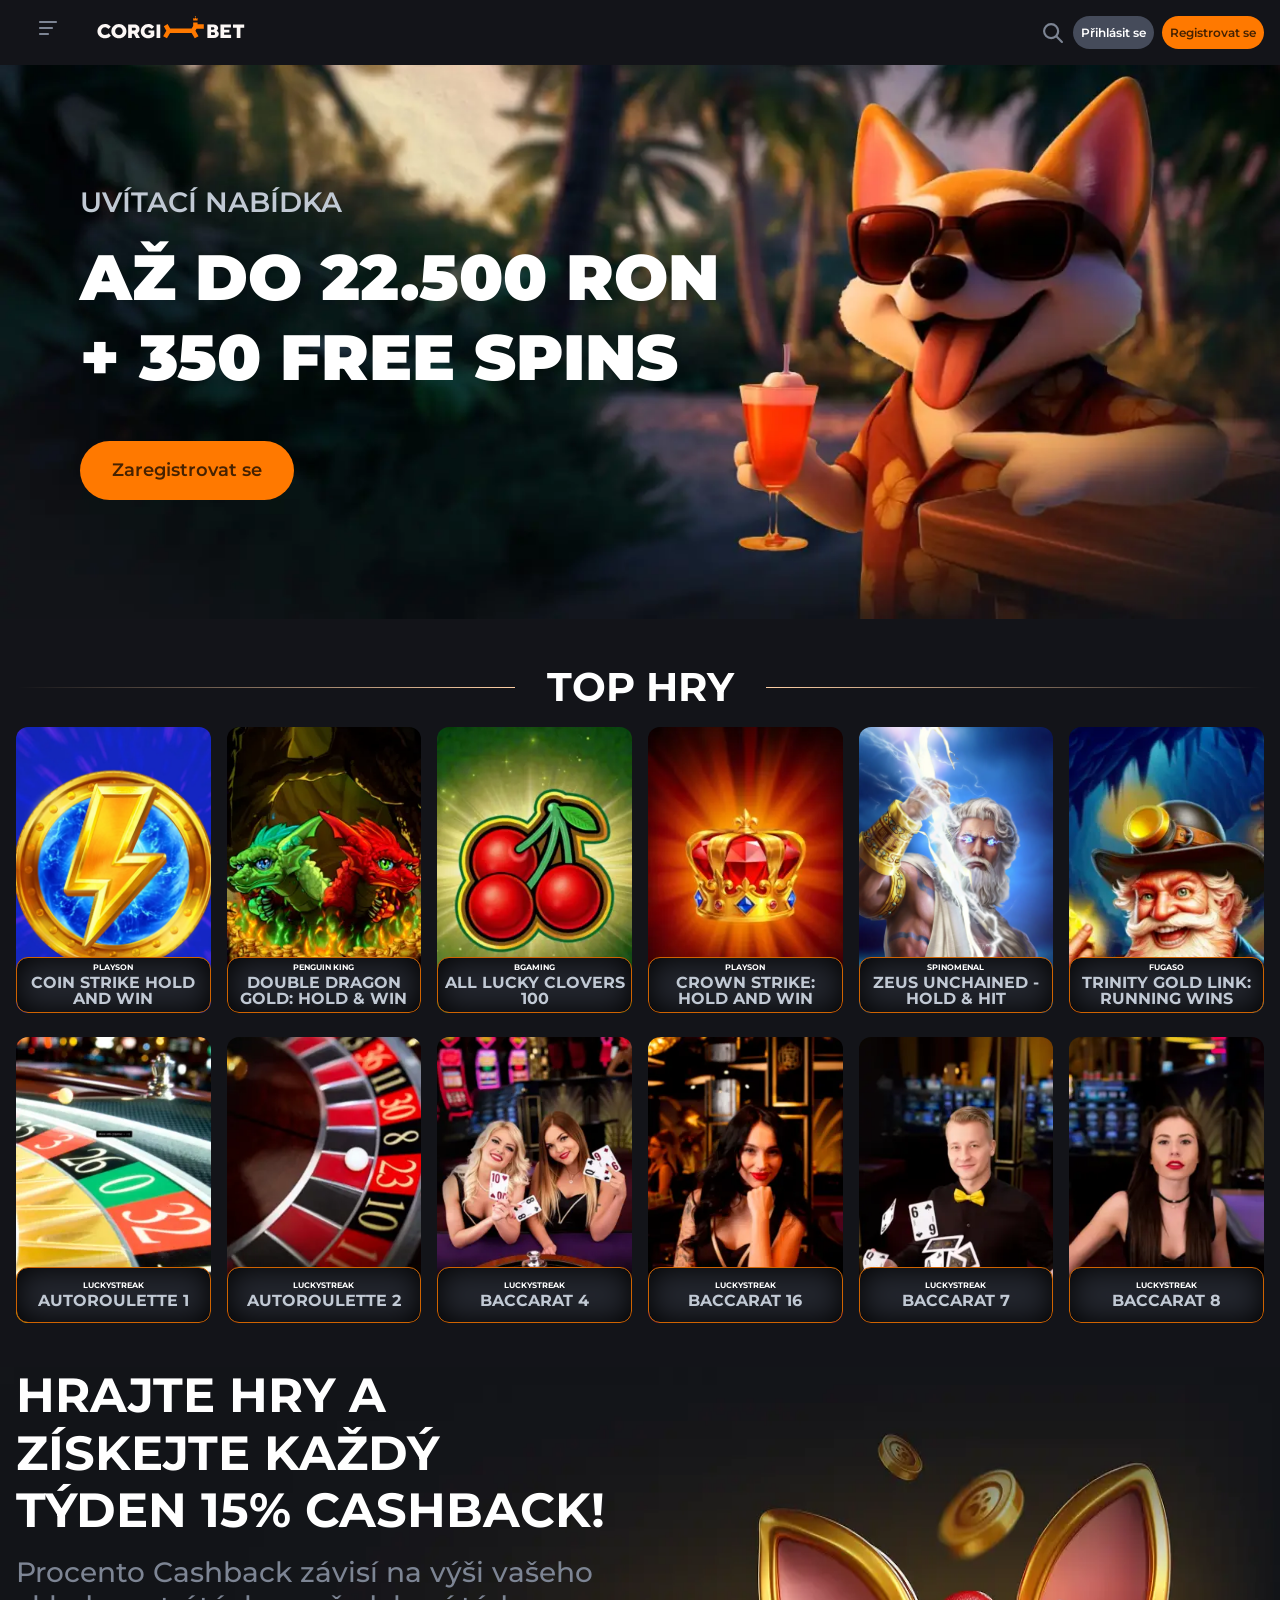
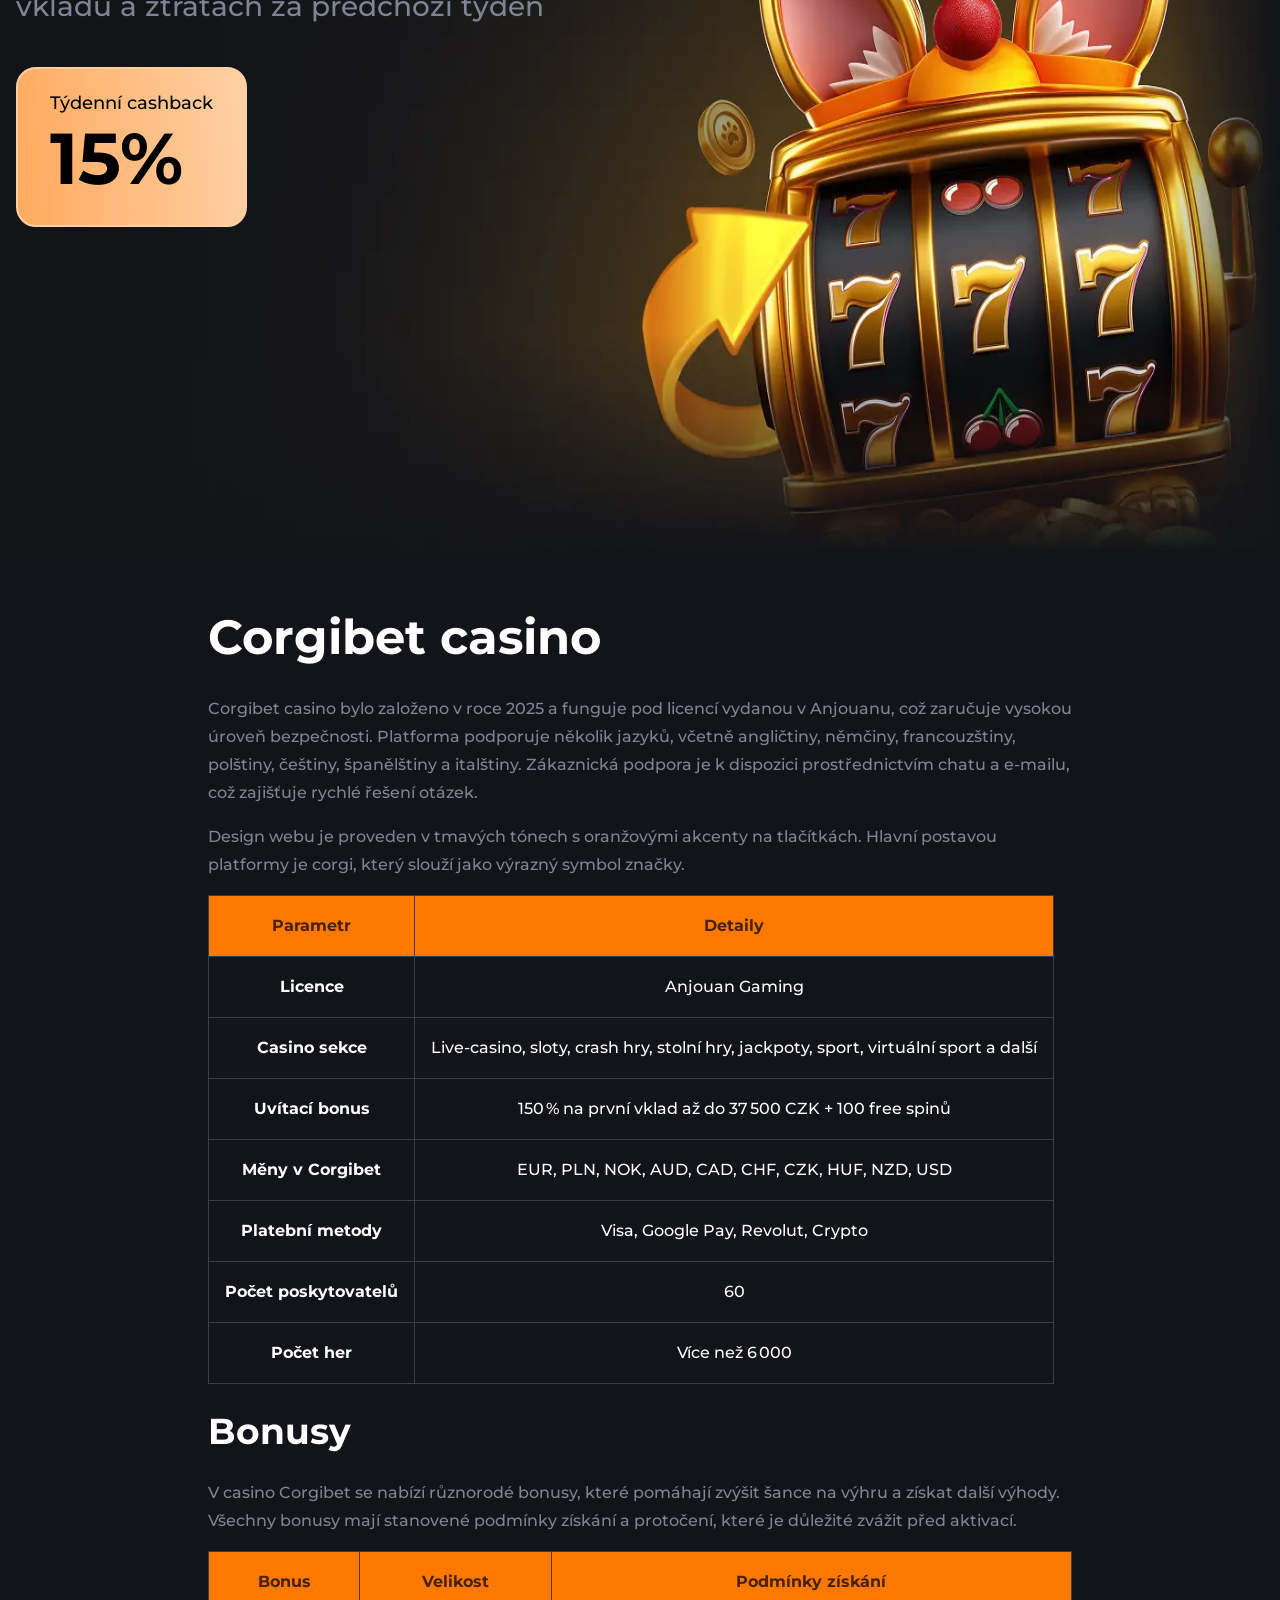
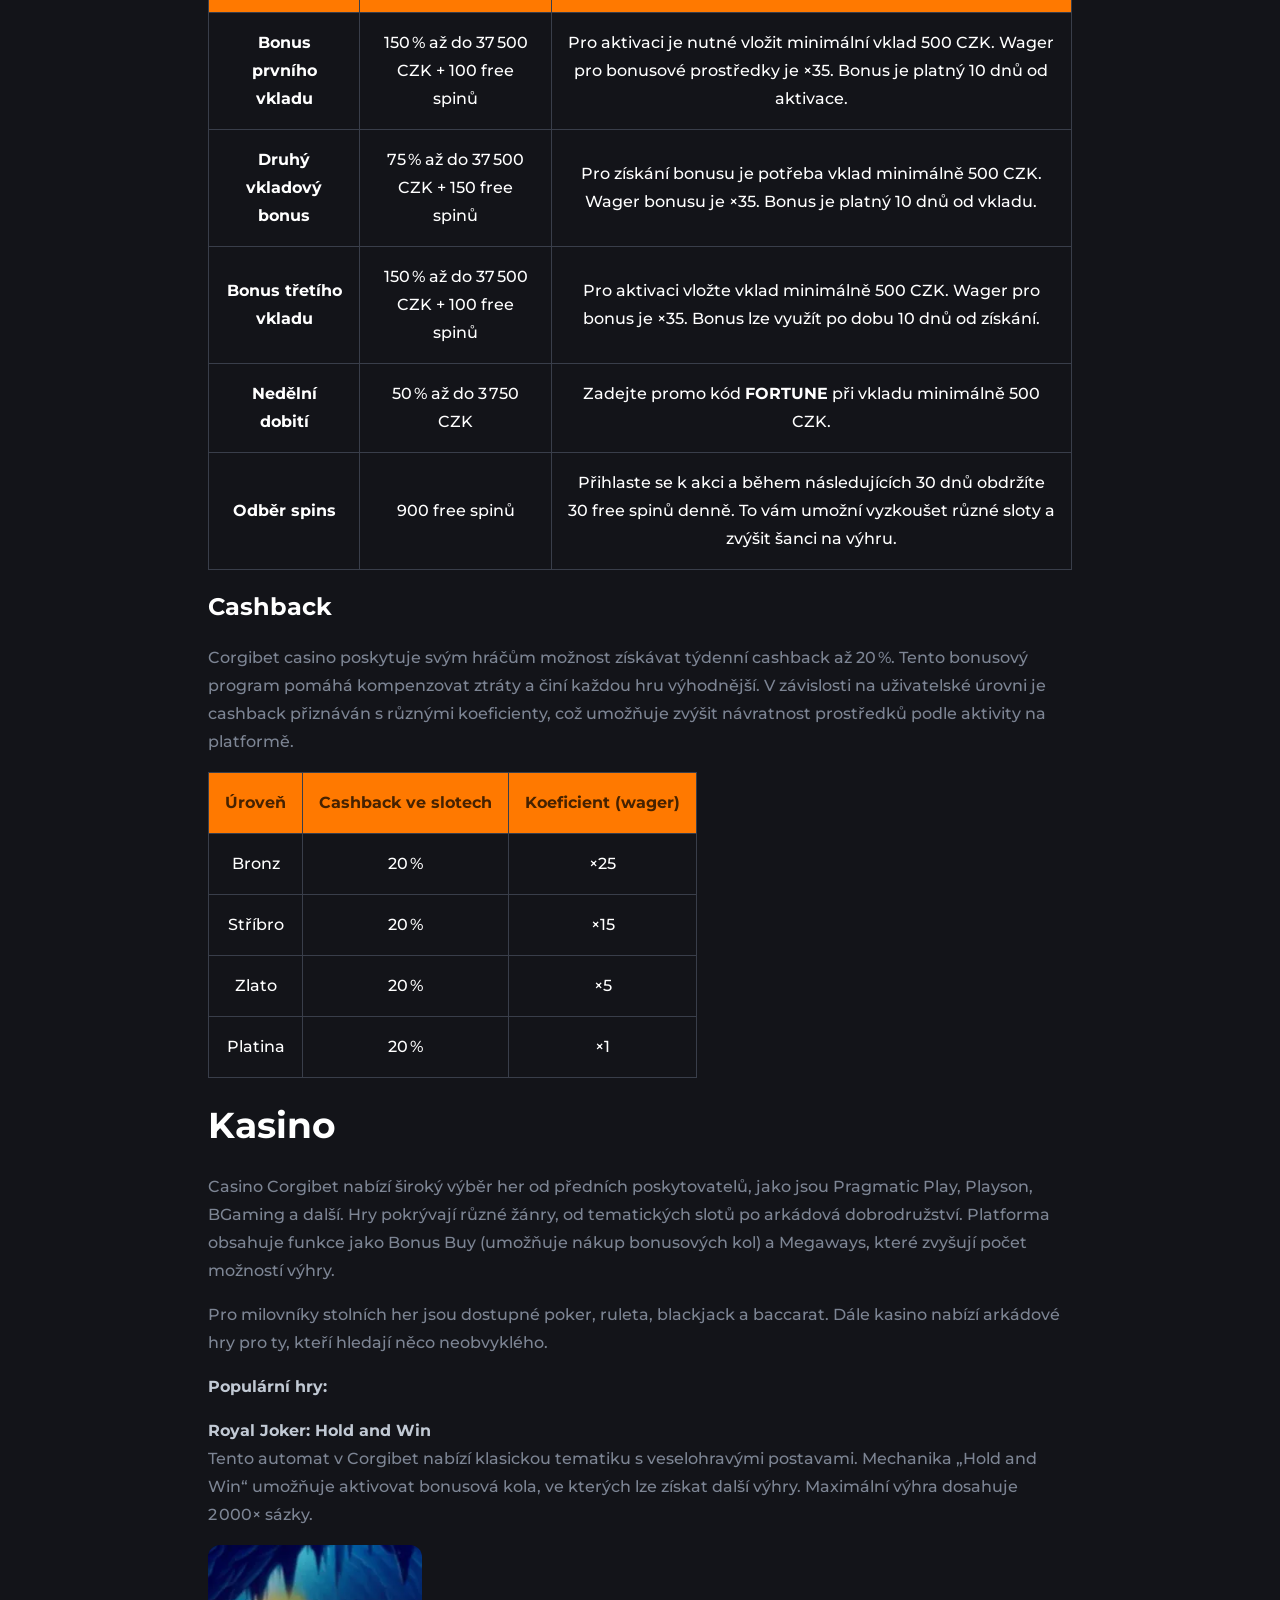
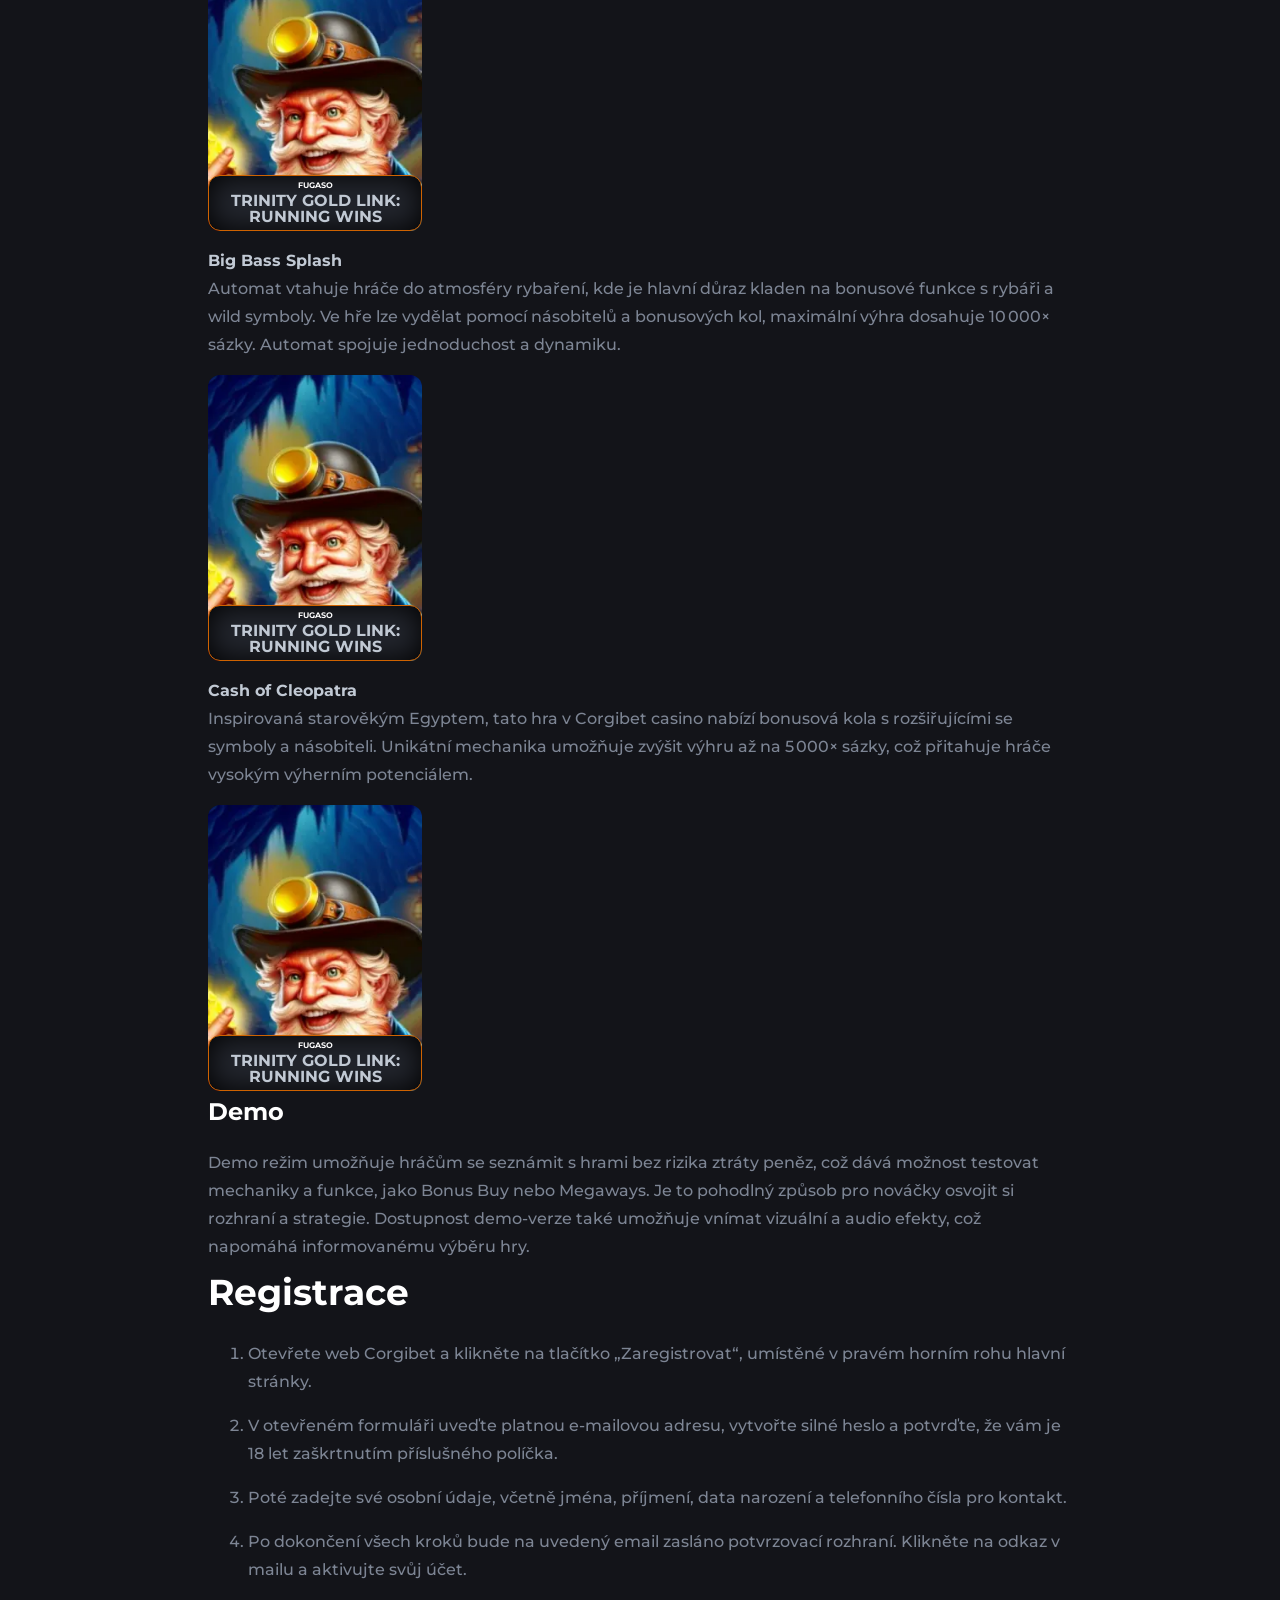
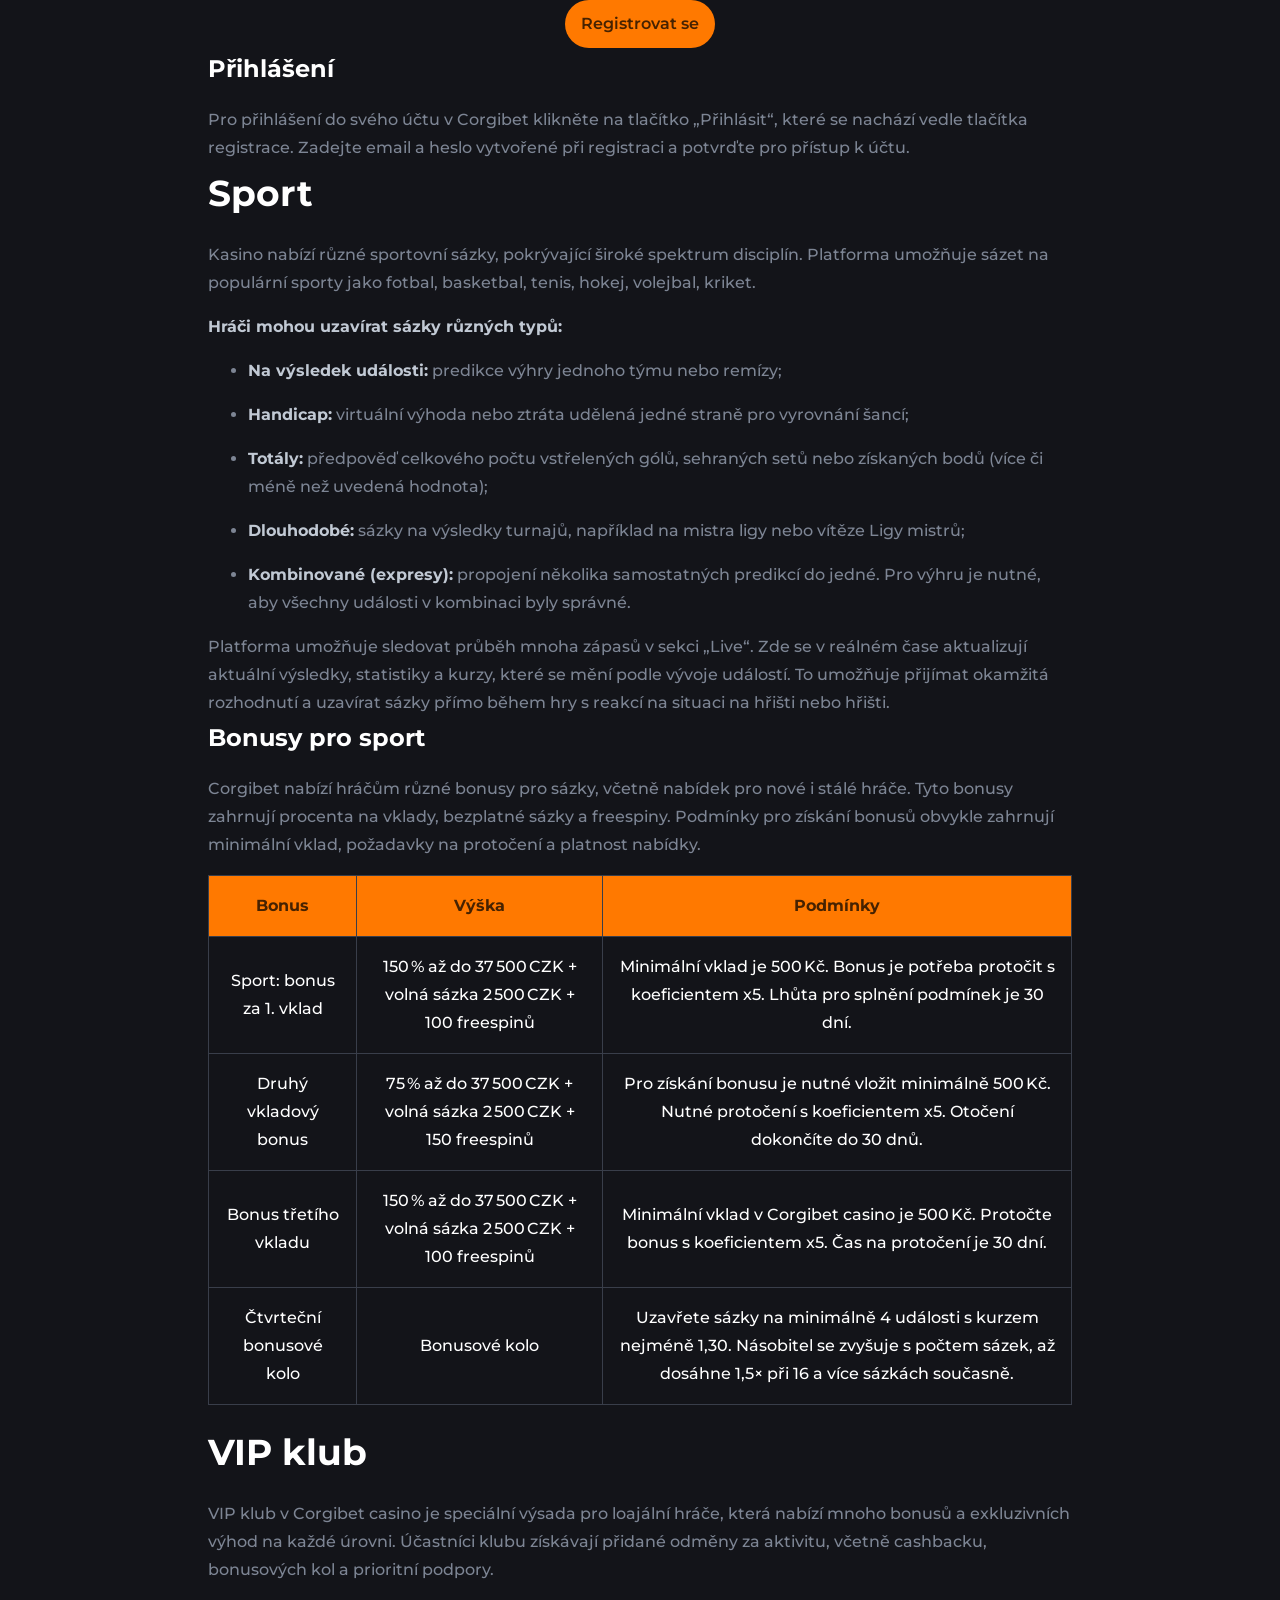
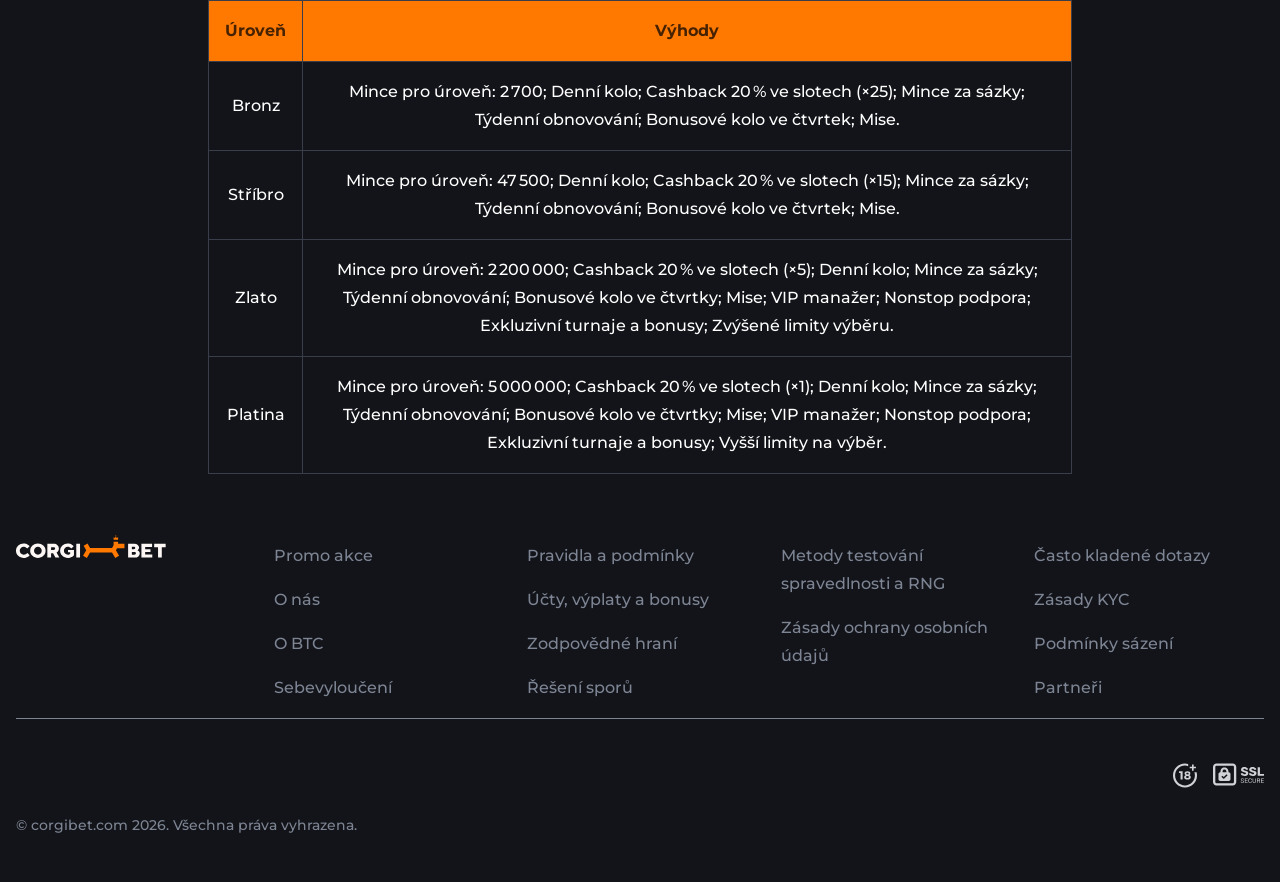
==== commit ef4672da: "Update index.html" ====
--- a/cs-CS/index.html
+++ b/cs-CS/index.html
@@ -99,8 +99,8 @@
         <section class="intro">
             <div class="container">
                 <picture>
-                    <source srcset="../img/5022257659994272378-mobile.jpg" media="(max-width: 767px)">
-                    <img class="intro__img" fetchpriority="high" src="../img/imgi_49_5022245987275843778.jpg" alt="intro banner" width="1368" height="592">
+                    <source srcset="../img/5022257659994272378-mobile.webp" media="(max-width: 767px)">
+                    <img class="intro__img" fetchpriority="high" src="../img/imgi_49_5022245987275843778.webp" alt="intro banner" width="1368" height="592">
                 </picture>
                 <div class="intro__text">
                 <p class="intro__title">UVÍTACÍ NABÍDKA</p>
@@ -235,7 +235,7 @@
 </div>
                 </div>
                 <picture>
-                    <source srcset="../img/banner-mobile.png" media="(max-width: 1249px)">
+                    <source srcset="../img/banner-mobile.webp" media="(max-width: 1249px)">
                     <img src="../img/imgi_25_banner-desktop.webp" alt="banner" class="banner__img" loading="lazy" width="1368" height="784">
                 </picture>
             </div>
@@ -535,4 +535,4 @@
     </div></footer>
     <script src="../js/main.min.js"></script>
 </body>
-</html>+</html>
